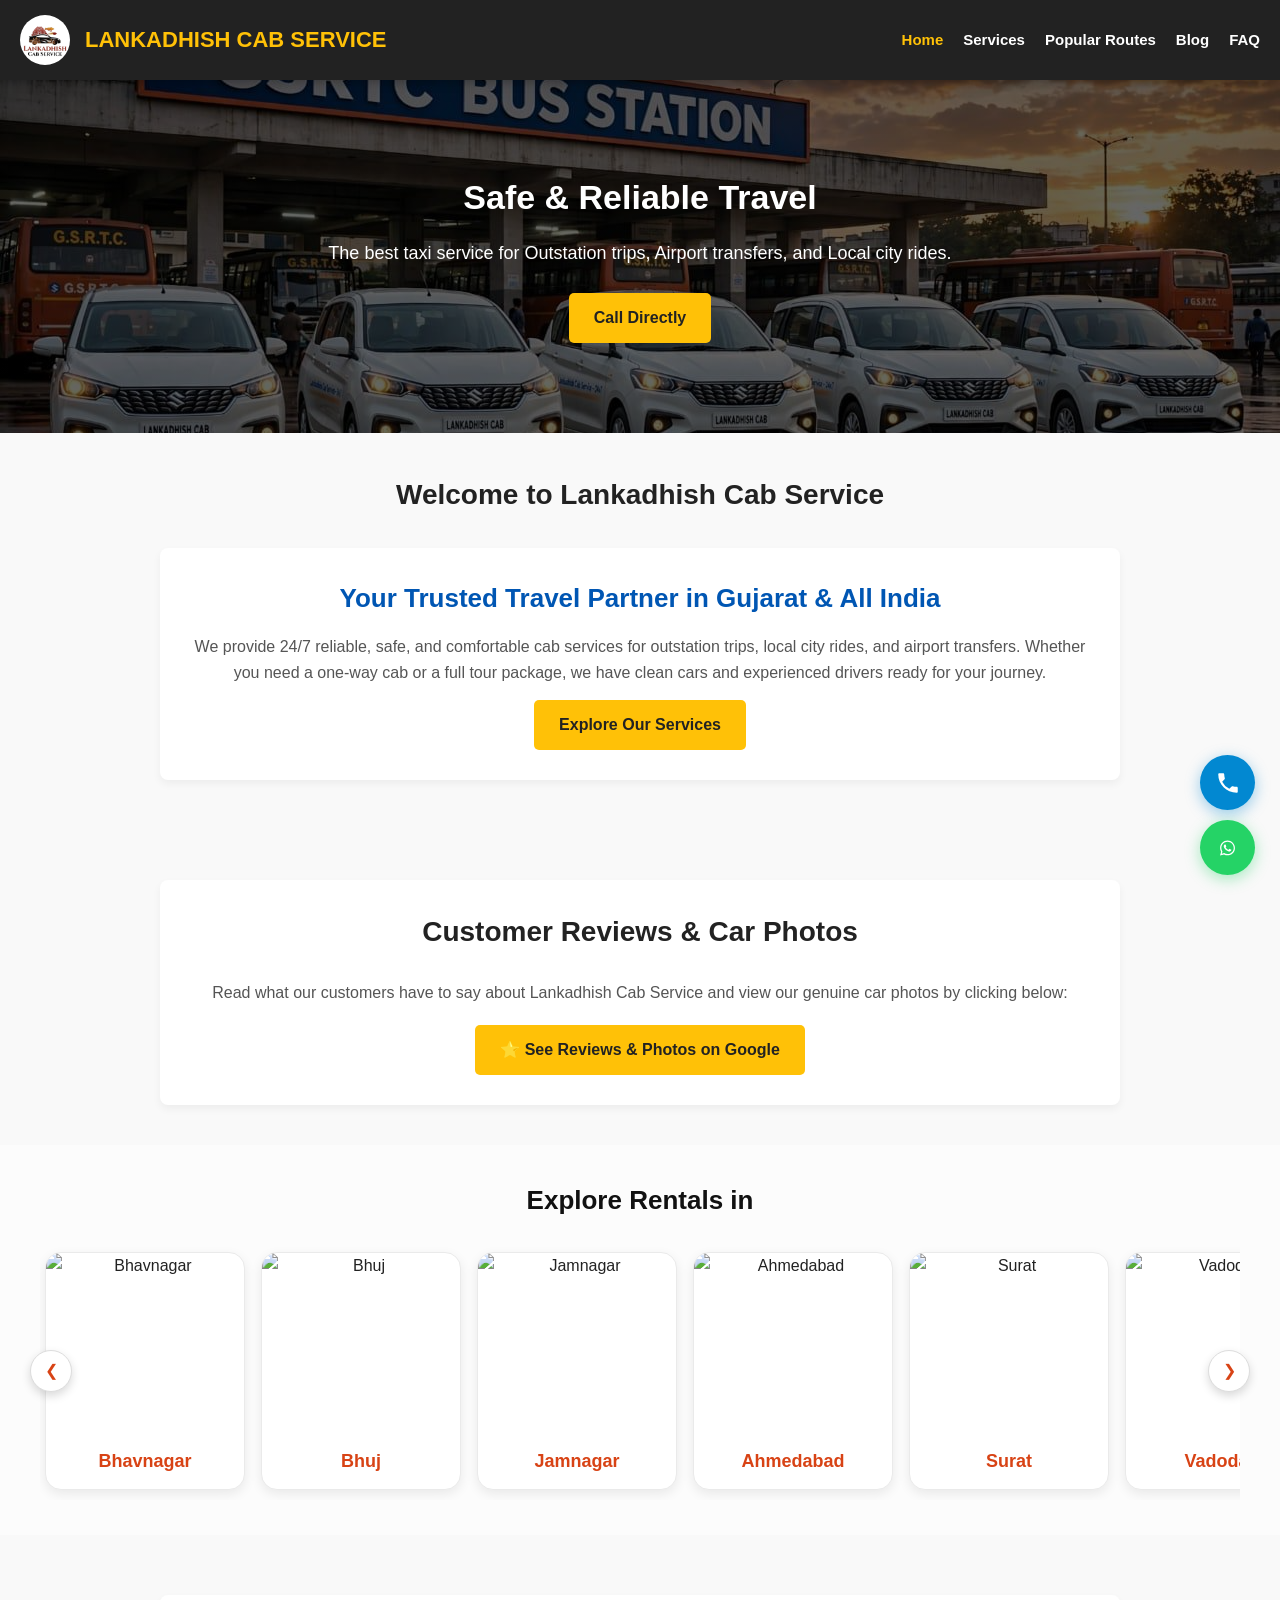
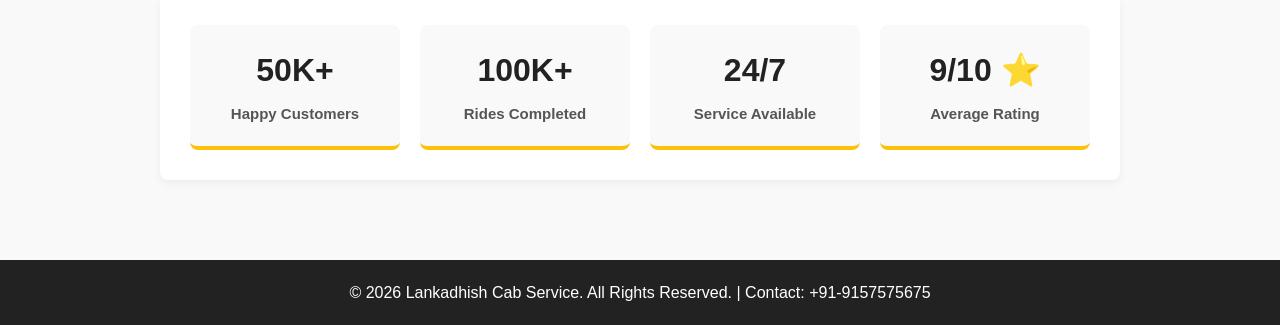
==== index.html @ 7c4aa33b "Update index.html" ====
<!DOCTYPE html>
<html lang="en">
<head>
    <meta charset="UTF-8">
    <meta name="viewport" content="width=device-width, initial-scale=1.0">
    <title>LANKADHISH CAB SERVICE | Safe & Reliable Taxi Rides</title>
    <meta name="description" content="Book Lankadhish Cab Service for outstation trips, airport transfers, and local city rides. Safe, reliable, and affordable taxi service available 24/7.">
    <meta name="keywords" content="Lankadhish Cab Service, Outstation Cab Booking, Best Taxi Service, Car Rental, Airport Transfer">
    <link rel="stylesheet" href="style.css">
</head>
<body>

    <header>
        <div class="logo-area">
            <img src="image/149580fb-ee27-4f8c-92d1-942084fef0da.jpg" alt="Lankadhish Cab Logo">
            <h1>LANKADHISH CAB SERVICE</h1>
        </div>
        <button class="menu-btn" onclick="toggleMenu()">☰</button>
        <nav>
            <ul class="nav-links" id="navLinks">
                <li><a href="index.html" class="active">Home</a></li>
                <li><a href="services.html">Services</a></li>
                <li><a href="routes.html">Popular Routes</a></li>
                <li><a href="blog.html">Blog</a></li>
                <li><a href="faq.html">FAQ</a></li>
            </ul>
        </nav>
    </header>

    <section class="hero">
        <h2>Safe & Reliable Travel</h2>
        <p>The best taxi service for Outstation trips, Airport transfers, and Local city rides.</p>
        <a href="tel:+91-9157575675" class="btn">Call Directly</a>
    </section>

    <section class="section">
        <h3>Welcome to Lankadhish Cab Service</h3>
        <div class="content-box" style="text-align: center;">
            <h2>Your Trusted Travel Partner in Gujarat & All India </h2>
            <p>We provide 24/7 reliable, safe, and comfortable cab services for outstation trips, local city rides, and airport transfers. Whether you need a one-way cab or a full tour package, we have clean cars and experienced drivers ready for your journey.</p>
            <a href="services.html" class="btn">Explore Our Services</a>
        </div>
    </section>

    <section class="section">
        <div class="gbp-section">
            <h3>Customer Reviews & Car Photos</h3>
            <p>Read what our customers have to say about Lankadhish Cab Service and view our genuine car photos by clicking below:</p>
            <a href="https://maps.app.goo.gl/rEYQXk1kmLnVADieA?g_st=ic" class="btn" target="_blank">⭐ See Reviews & Photos on Google</a>
        </div>
    </section>
    <!-- Explore Cities Slider Section -->
<section class="city-slider-section">
    <h2 class="slider-title">Explore Rentals in</h2>
    <div class="slider-container">
        <!-- Left Navigation Arrow -->
        <button class="slide-btn prev-btn" id="slideLeft">&#10094;</button>
        <!-- Cards Scroll Wrapper -->
        <div class="city-cards-wrapper" id="cardsContainer">
            <div class="city-slide-card">
                <img src="image/bhavnagar.jpg" alt="Bhavnagar">
                <div class="city-name">Bhavnagar</div>
            </div>
            <div class="city-slide-card">
                <img src="image/bhuj.jpg" alt="Bhuj">
                <div class="city-name">Bhuj</div>
            </div>
            <div class="city-slide-card">
                <img src="image/jamnagar.jpg" alt="Jamnagar">
                <div class="city-name">Jamnagar</div>
            </div>
            <div class="city-slide-card">
                <img src="image/ahmedabad.jpg" alt="Ahmedabad">
                <div class="city-name">Ahmedabad</div>
            </div>
            <div class="city-slide-card">
                <img src="image/surat.jpg" alt="Surat">
                <div class="city-name">Surat</div>
            </div>
            <div class="city-slide-card">
                <img src="image/vadodara.jpg" alt="Vadodara">
                <div class="city-name">Vadodara</div>
            </div>
            <div class="city-slide-card">
                <img src="image/dwarka.jpg" alt="Dwarka">
                <div class="city-name">Dwarka</div>
            </div>
            <div class="city-slide-card">
                <img src="image/somnath.jpg" alt="Somnath">
                <div class="city-name">Somnath</div>
            </div>
        </div>
        <!-- Right Navigation Arrow -->
        <button class="slide-btn next-btn" id="slideRight">&#10095;</button>
    </div>
</section>
<!-- Stats Section (English) -->
    <section class="section">
        <div class="stats-box">
            <div class="stats-grid">
                <div class="stat-item">
                    <h3>50K+</h3>
                    <p>Happy Customers</p>
                </div>
                <div class="stat-item">
                    <h3>100K+</h3>
                    <p>Rides Completed</p>
                </div>
                <div class="stat-item">
                    <h3>24/7</h3>
                    <p>Service Available</p>
                </div>
                <div class="stat-item">
                    <h3>9/10 ⭐</h3>
                    <p>Average Rating</p>
                </div>
            </div>
        </div>
    </section>
    
    <footer>
        <p>&copy; 2026 Lankadhish Cab Service. All Rights Reserved. | Contact: +91-9157575675</p>
    </footer>
    <script>
        function toggleMenu() {
            document.getElementById("navLinks").classList.toggle("active");
        }
    </script>
    <script>
    const sliderContainer = document.getElementById('cardsContainer');
    const leftButton = document.getElementById('slideLeft');
    const rightButton = document.getElementById('slideRight');

    leftButton.addEventListener('click', () => {
        sliderContainer.scrollBy({ left: -220, behavior: 'smooth' });
    });

    rightButton.addEventListener('click', () => {
        sliderContainer.scrollBy({ left: 220, behavior: 'smooth' });
    });
</script>
</body>
  <!-- Floating Direct Call Button -->
<a href="tel:+919157575675" 
   class="call-float" 
   aria-label="Call Us Directly">
    <svg xmlns="http://www.w3.org/2000/svg" width="26" height="26" viewBox="0 0 24 24" fill="#ffffff">
        <path d="M6.62 10.79a15.053 15.053 0 006.59 6.59l2.2-2.2c.27-.27.67-.36 1.02-.24 1.12.37 2.33.57 3.57.57.55 0 1 .45 1 1V20c0 .55-.45 1-1 1-9.39 0-17-7.61-17-17 0-.55.45-1 1-1h3.5c.55 0 1 .45 1 1 0 1.25.2 2.45.57 3.57.11.35.03.74-.25 1.02l-2.2 2.2z"/>
    </svg>
</a>

<!-- Floating WhatsApp Button -->
<a href="https://wa.me/919157575675?text=Hello!%20I%20want%20to%20book%20a%20cab." 
   class="whatsapp-float" 
   target="_blank" 
   aria-label="Chat on WhatsApp">
    <svg xmlns="http://www.w3.org/2000/svg" width="30" height="30" viewBox="0 0 24 24" fill="#ffffff">
        <path d="M.057 24l1.687-6.163c-1.041-1.804-1.588-3.849-1.587-5.946.003-6.556 5.338-11.891 11.893-11.891 3.181.001 6.167 1.24 8.413 3.488 2.245 2.248 3.481 5.236 3.48 8.414-.003 6.557-5.338 11.892-11.893 11.892-1.99-.001-3.951-.5-5.688-1.448l-6.305 1.654zm6.597-3.807c1.676.995 3.276 1.591 5.392 1.592 5.448 0 9.886-4.434 9.889-9.885.002-5.462-4.415-9.89-9.881-9.892-5.452 0-9.887 4.434-9.889 9.884-.001 2.225.651 3.891 1.746 5.634l-.999 3.648 3.742-.981zm11.387-5.464c-.074-.124-.272-.198-.57-.347-.297-.149-1.758-.868-2.031-.967-.272-.099-.47-.149-.669.149-.198.297-.768.967-.941 1.165-.173.198-.347.223-.644.074-.297-.149-1.255-.462-2.39-1.475-.883-.788-1.48-1.761-1.653-2.059-.173-.297-.018-.458.13-.606.134-.133.297-.347.446-.521.151-.172.2-.296.3-.495.099-.198.05-.372-.025-.521-.075-.148-.669-1.611-.916-2.206-.242-.579-.487-.501-.669-.51l-.57-.01c-.198 0-.52.074-.792.372s-1.04 1.016-1.04 2.479 1.065 2.876 1.213 3.074c.149.198 2.095 3.2 5.076 4.487.709.306 1.263.489 1.694.626.712.226 1.36.194 1.872.118.571-.085 1.758-.719 2.006-1.413.248-.695.248-1.29.173-1.414z"/>
    </svg>
</a>
</html>
---- style.css ----
:root { 
    --primary: #ffc107; 
    --dark: #222; 
    --light: #f9f9f9; 
    --blue: #0056b3;
}
* { 
    margin: 0; 
    padding: 0; 
    box-sizing: border-box; 
    font-family: 'Segoe UI', Tahoma, Geneva, Verdana, sans-serif; 
}
body { 
    background-color: var(--light); 
    color: var(--dark); 
    line-height: 1.6; 
}

/* Header & Logo */
header { 
    background: var(--dark); 
    color: #fff; 
    padding: 15px 20px; 
    display: flex; 
    justify-content: space-between; 
    align-items: center; 
    flex-wrap: wrap; 
    position: sticky;
    top: 0;
    z-index: 1000;
    box-shadow: 0 2px 10px rgba(0,0,0,0.3);
}
.logo-area { 
    display: flex; 
    align-items: center; 
    gap: 15px; 
}
.logo-area img { 
    height: 50px; 
    width: 50px; 
    border-radius: 50%; 
    object-fit: cover; 
    background: #fff; 
}
.logo-area h1 { 
    color: var(--primary); 
    font-size: 22px; 
}

/* Navigation Menu */
nav {
    display: flex;
    align-items: center;
}
.nav-links {
    display: flex;
    gap: 20px;
    list-style: none;
}
.nav-links a {
    color: #fff;
    text-decoration: none;
    font-weight: 600;
    font-size: 15px;
    transition: 0.3s;
}
.nav-links a:hover,
.nav-links a.active {
    color: var(--primary);
}

/* Menu Toggle Button */
.menu-btn {
    display: none;
    font-size: 20px;
    background: var(--primary);
    border: none;
    color: var(--dark);
    padding: 5px 12px;
    border-radius: 4px;
    font-weight: bold;
    cursor: pointer;
}

.contact-top { 
    font-size: 16px; 
    font-weight: bold; 
}
.contact-top a { 
    color: var(--primary); 
    text-decoration: none; 
}

/* Hero Section */
.hero { 
    background: linear-gradient(rgba(0,0,0,0.6), rgba(0,0,0,0.6)), url('image/WhatsApp Image 2026-07-29 at 4.22.10 PM.jpeg') no-repeat center center/cover; 
    color: #fff; 
    text-align: center; 
    padding: 90px 20px; 
}
.hero h2 { 
    font-size: 34px; 
    margin-bottom: 15px; 
}
.hero p { 
    font-size: 18px; 
    margin-bottom: 25px; 
}
.btn { 
    background: var(--primary); 
    color: var(--dark); 
    padding: 12px 25px; 
    text-decoration: none; 
    font-weight: bold; 
    border-radius: 5px; 
    display: inline-block; 
    transition: 0.3s; 
}
.btn:hover { 
    background: #e0a800; 
}

/* Section Styling */
.section { 
    padding: 40px 20px; 
    max-width: 1000px; 
    margin: auto; 
}
.section h3 { 
    text-align: center; 
    font-size: 28px; 
    margin-bottom: 25px; 
    color: var(--dark); 
}

/* Services Grid */
.services-grid { 
    display: grid; 
    grid-template-columns: repeat(auto-fit, minmax(300px, 1fr)); 
    gap: 20px; 
}
.card { 
    background: #fff; 
    padding: 30px; 
    border-radius: 12px; 
    box-shadow: 0 5px 15px rgba(0,0,0,0.05); 
    text-align: center; 
    transition: 0.3s; 
    border-bottom: 4px solid var(--primary); 
}
.card:hover { 
    transform: translateY(-5px); 
    box-shadow: 0 8px 25px rgba(0,0,0,0.1); 
}
.card h4 { 
    margin-bottom: 12px; 
    font-size: 20px; 
    color: var(--dark); 
}
.card p { 
    color: #666; 
    font-size: 14px; 
}

/* Content Sections */
.content-box { 
    background: #fff; 
    padding: 30px; 
    border-radius: 8px; 
    box-shadow: 0 4px 8px rgba(0,0,0,0.05); 
    margin-top: 30px; 
}
.content-box h2 { 
    color: var(--blue); 
    margin-bottom: 15px; 
    font-size: 26px; 
}
.content-box h3 { 
    text-align: left;
    margin-top: 20px; 
    margin-bottom: 10px; 
    color: #333; 
    font-size: 20px;
}
.content-box p { 
    margin-bottom: 15px; 
    color: #555; 
}
.blog-meta { 
    color: #775; 
    font-size: 14px; 
    margin-bottom: 25px; 
    border-bottom: 1px solid #eee; 
    padding-bottom: 10px; 
}
.cta-box { 
    background: #fff8e1; 
    border-left: 4px solid var(--primary); 
    padding: 20px; 
    margin-top: 30px; 
    border-radius: 4px; 
}

/* Auto Image Slider Styles */
.slider-wrapper {
    width: 100%;
    max-width: 800px;
    margin: 30px auto;
    overflow: hidden;
    border-radius: 8px;
    box-shadow: 0 4px 15px rgba(0,0,0,0.1);
    border: 3px solid var(--primary);
}
.slider-track {
    display: flex;
    width: 1100%;
    animation: slideAnimation 25s infinite;
}
.slider-track img {
    width: 9.09%;
    object-fit: cover;
    display: block;
}

@keyframes slideAnimation {
    0%, 7% { transform: translateX(0); }
    9%, 16% { transform: translateX(-9.09%); }
    18%, 25% { transform: translateX(-18.18%); }
    27%, 34% { transform: translateX(-27.27%); }
    36%, 43% { transform: translateX(-36.36%); }
    45%, 52% { transform: translateX(-45.45%); }
    54%, 61% { transform: translateX(-54.54%); }
    63%, 70% { transform: translateX(-63.63%); }
    72%, 79% { transform: translateX(-72.72%); }
    81%, 88% { transform: translateX(-81.81%); }
    90%, 97% { transform: translateX(-90.9%); }
    100% { transform: translateX(0); }
}

/* Google Review Section */
.gbp-section { 
    background: #fff; 
    padding: 30px; 
    border-radius: 8px; 
    text-align: center; 
    box-shadow: 0 4px 8px rgba(0,0,0,0.05); 
    margin-top: 20px; 
}
.gbp-section p { 
    margin-bottom: 20px; 
    color: #555; 
}

/* FAQ Section */
.faq-box { 
    background: #fff; 
    margin-bottom: 15px; 
    padding: 20px; 
    border-radius: 5px; 
    box-shadow: 0 2px 4px rgba(0,0,0,0.05); 
}
.faq-box h4 { 
    margin-bottom: 8px; 
    color: var(--blue); 
}

/* Footer */
footer { 
    background: var(--dark); 
    color: #fff; 
    text-align: center; 
    padding: 20px; 
    margin-top: 40px; 
}

/* Floating WhatsApp Button */
.whatsapp-float { 
    position: fixed; 
    bottom: 20px; 
    right: 20px; 
    background: #25d366; 
    color: #fff; 
    padding: 12px 20px; 
    border-radius: 50px; 
    font-weight: bold; 
    text-decoration: none; 
    box-shadow: 0 4px 10px rgba(0,0,0,0.3); 
    z-index: 1000; 
}

/* Responsive Mobile Navigation */
@media (max-width: 850px) {
    .menu-btn {
        display: block;
    }
    .nav-links {
        display: none;
        flex-direction: column;
        width: 100%;
        background: #111;
        position: absolute;
        top: 100%;
        left: 0;
        padding: 15px 20px;
        gap: 15px;
        box-shadow: 0 5px 10px rgba(0,0,0,0.3);
    }
    .nav-links.active {
        display: flex;
    }
    .contact-top {
        font-size: 14px;
    }
}
/* Stats Section Styling */
.stats-box { 
    background: #fff; 
    padding: 30px; 
    border-radius: 8px; 
    box-shadow: 0 4px 8px rgba(0,0,0,0.05); 
    margin-top: 20px; 
    text-align: center; 
}

.stats-grid { 
    display: grid; 
    grid-template-columns: repeat(auto-fit, minmax(200px, 1fr)); 
    gap: 20px; 
}

.stat-item { 
    padding: 20px 15px; 
    background: #f9f9f9; 
    border-radius: 8px; 
    border-bottom: 4px solid var(--primary); 
    transition: 0.3s;
}

.stat-item:hover {
    transform: translateY(-5px);
    box-shadow: 0 5px 15px rgba(0,0,0,0.08);
}

.stat-item h3 { 
    font-size: 32px; 
    color: var(--dark); 
    margin-bottom: 5px; 
    font-weight: bold;
}

.stat-item p { 
    color: #555; 
    font-size: 15px; 
    font-weight: 600;
}
/* Clean Floating Call Button */
.call-float {
    position: fixed;
    bottom: 90px; /* व्हाट्सएप बटन के ठीक ऊपर */
    right: 25px;
    width: 55px;
    height: 55px;
    background-color: #0288d1; /* प्रोफेशनल कॉल ब्लू कलर */
    border-radius: 50%;
    display: flex;
    align-items: center;
    justify-content: center;
    box-shadow: 0 4px 15px rgba(2, 136, 209, 0.4);
    z-index: 9999;
    transition: all 0.3s ease;
    text-decoration: none;
}

.call-float:hover {
    transform: scale(1.12);
    background-color: #01579b;
    box-shadow: 0 6px 20px rgba(2, 136, 209, 0.6);
}

/* Clean Floating WhatsApp Widget */
.whatsapp-float {
    position: fixed;
    bottom: 25px;
    right: 25px;
    width: 55px;
    height: 55px;
    background-color: #25d366;
    border-radius: 50%;
    display: flex;
    align-items: center;
    justify-content: center;
    box-shadow: 0 4px 15px rgba(37, 211, 102, 0.4);
    z-index: 9999;
    transition: all 0.3s ease;
    text-decoration: none;
}

.whatsapp-float:hover {
    transform: scale(1.12);
    background-color: #20ba5a;
    box-shadow: 0 6px 20px rgba(37, 211, 102, 0.6);
}
/* City Slider Container */
.city-slider-section {
    padding: 35px 15px;
    background-color: #fcfcfc;
    text-align: center;
}

.slider-title {
    font-size: 26px;
    font-weight: 800;
    color: #111;
    margin-bottom: 20px;
}

.slider-container {
    position: relative;
    max-width: 1200px;
    margin: 0 auto;
    display: flex;
    align-items: center;
}

/* Horizontal Cards Scroll Area */
.city-cards-wrapper {
    display: flex;
    gap: 16px;
    overflow-x: auto;
    scroll-behavior: smooth;
    padding: 10px 5px;
    scrollbar-width: none; /* Firefox में स्क्रॉलबार छिपाने के लिए */
}

.city-cards-wrapper::-webkit-scrollbar {
    display: none; /* Chrome/Safari में स्क्रॉलबार छिपाने के लिए */
}

/* Individual City Card Style */
.city-slide-card {
    min-width: 200px;
    max-width: 200px;
    background: #ffffff;
    border-radius: 16px;
    overflow: hidden;
    box-shadow: 0 4px 12px rgba(0, 0, 0, 0.08);
    border: 1px solid #eaeaea;
    flex-shrink: 0;
    transition: transform 0.2s ease;
}

.city-slide-card:hover {
    transform: translateY(-4px);
}

.city-slide-card img {
    width: 100%;
    height: 180px;
    object-fit: cover;
    display: block;
}

.city-name {
    padding: 14px 10px;
    font-size: 18px;
    font-weight: 700;
    color: #d84315; /* स्क्रीनशॉट जैसा ऑरेंज कलर */
    text-align: center;
}

/* Navigation Arrow Buttons */
.slide-btn {
    position: absolute;
    top: 50%;
    transform: translateY(-50%);
    width: 42px;
    height: 42px;
    background-color: #ffffff;
    border: 1px solid #ddd;
    border-radius: 50%;
    box-shadow: 0 4px 10px rgba(0, 0, 0, 0.15);
    font-size: 16px;
    color: #d84315;
    cursor: pointer;
    z-index: 10;
    display: flex;
    align-items: center;
    justify-content: center;
    transition: all 0.2s ease;
}

.slide-btn:hover {
    background-color: #d84315;
    color: #ffffff;
}

.prev-btn { left: -10px; }
.next-btn { right: -10px; }

/* Mobile Optimization */
@media (max-width: 768px) {
    .city-slide-card {
        min-width: 160px;
        max-width: 160px;
    }
    .city-slide-card img {
        height: 150px;
    }
    .city-name {
        font-size: 16px;
    }
    .prev-btn { left: 2px; }
    .next-btn { right: 2px; }
}
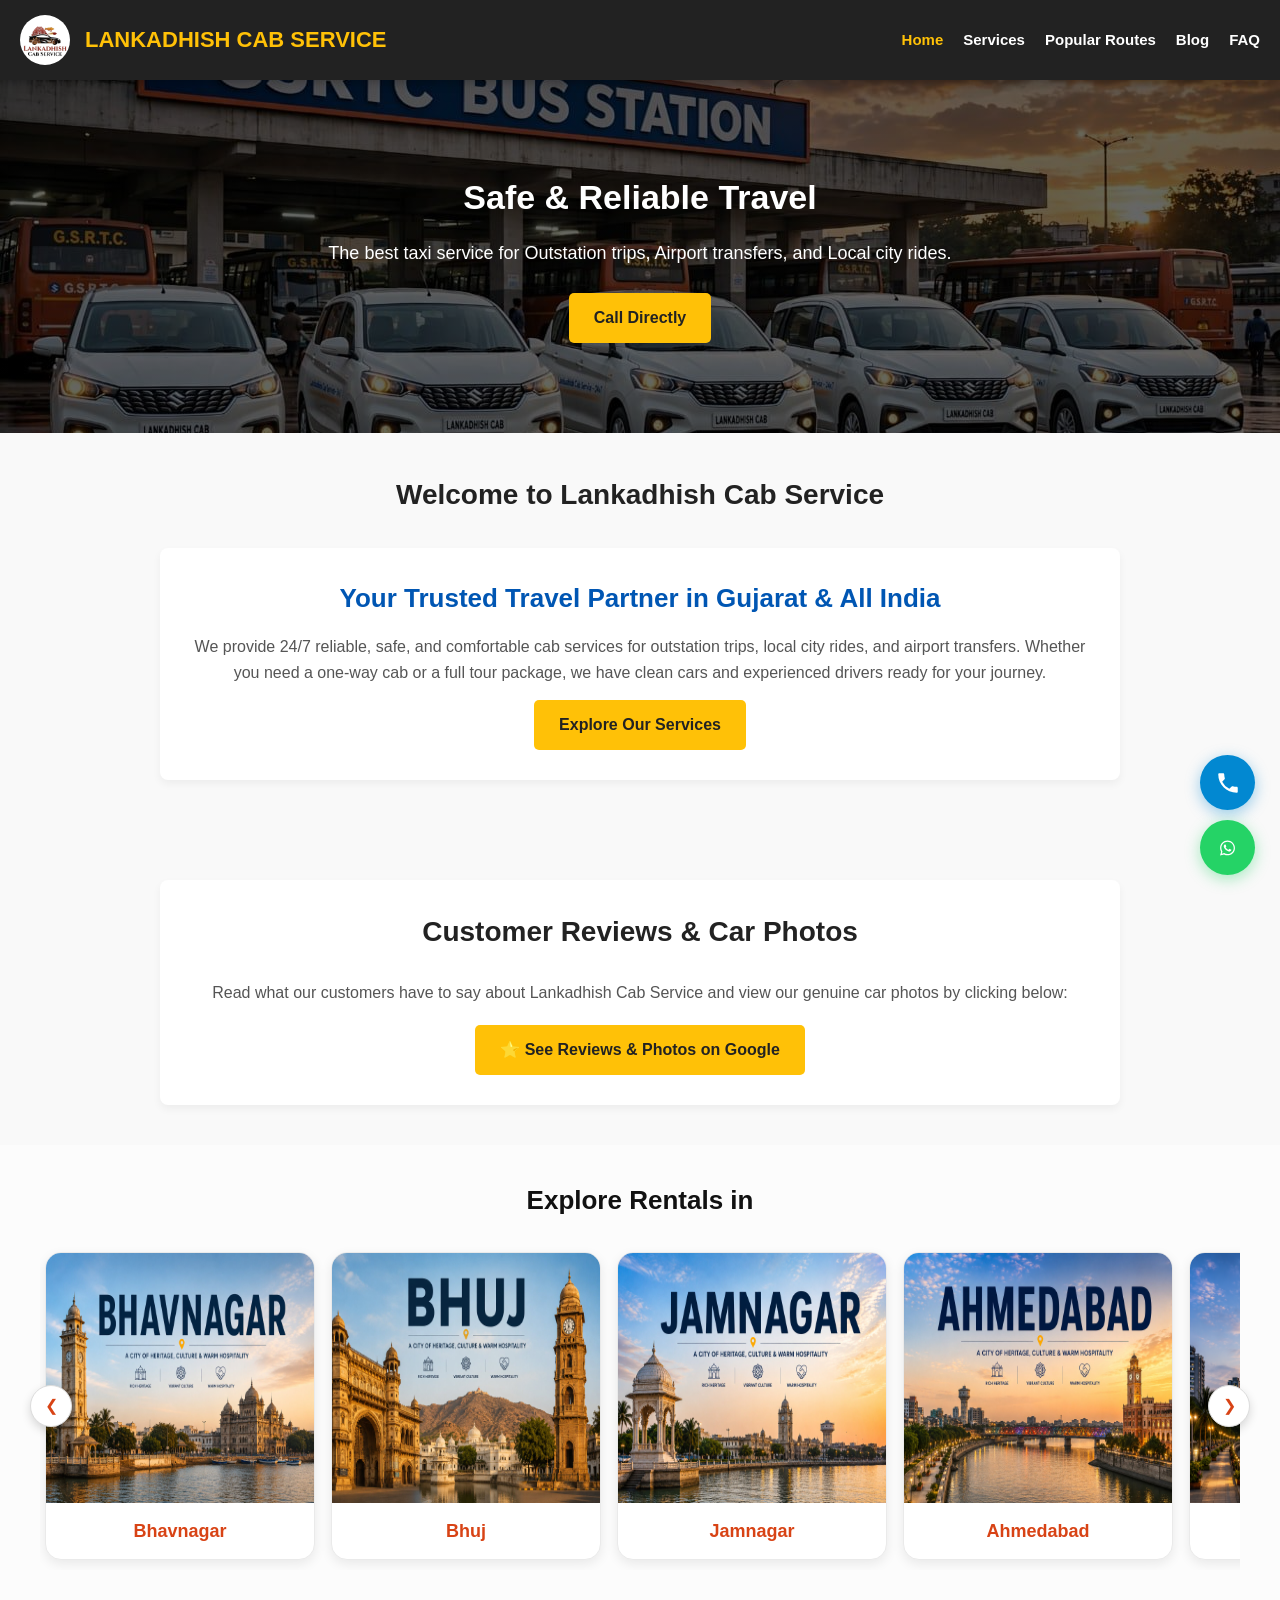
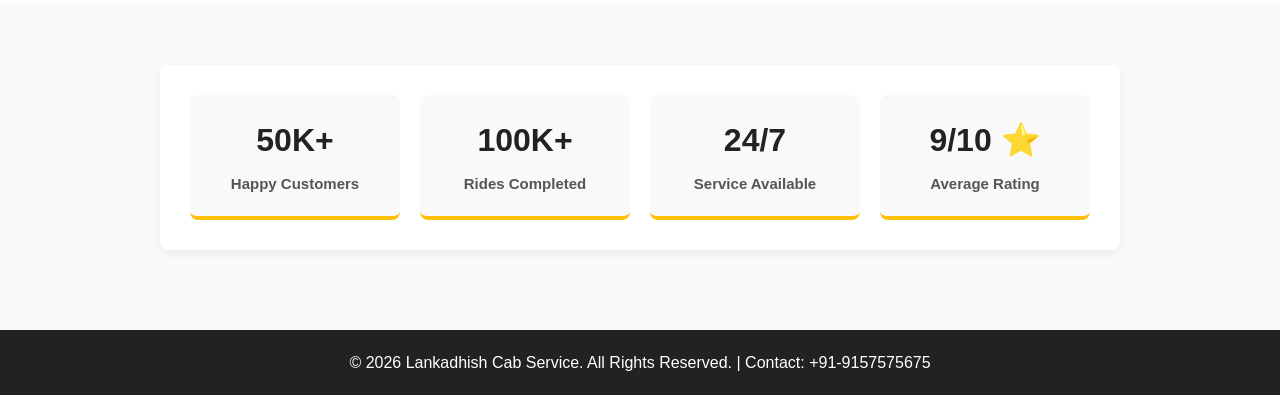
==== commit ef62585c: "Update index.html" ====
--- a/index.html
+++ b/index.html
@@ -74,19 +74,19 @@
                 <div class="city-name">Ahmedabad</div>
             </div>
             <div class="city-slide-card">
-                <img src="image/surat.jpg" alt="Surat">
+                <img src="image/surat.png" alt="Surat">
                 <div class="city-name">Surat</div>
             </div>
             <div class="city-slide-card">
-                <img src="image/vadodara.jpg" alt="Vadodara">
+                <img src="image/vadodara.png" alt="Vadodara">
                 <div class="city-name">Vadodara</div>
             </div>
             <div class="city-slide-card">
-                <img src="image/dwarka.jpg" alt="Dwarka">
+                <img src="image/dwarka.png" alt="Dwarka">
                 <div class="city-name">Dwarka</div>
             </div>
             <div class="city-slide-card">
-                <img src="image/somnath.jpg" alt="Somnath">
+                <img src="image/somnath.png" alt="Somnath">
                 <div class="city-name">Somnath</div>
             </div>
         </div>
@@ -121,22 +121,44 @@
     <footer>
         <p>&copy; 2026 Lankadhish Cab Service. All Rights Reserved. | Contact: +91-9157575675</p>
     </footer>
-    <script>
-        function toggleMenu() {
-            document.getElementById("navLinks").classList.toggle("active");
-        }
-    </script>
-    <script>
+   <script>
     const sliderContainer = document.getElementById('cardsContainer');
     const leftButton = document.getElementById('slideLeft');
     const rightButton = document.getElementById('slideRight');
 
-    leftButton.addEventListener('click', () => {
-        sliderContainer.scrollBy({ left: -220, behavior: 'smooth' });
+    const scrollAmount = 220; // एक बार में कितना खिसकना चाहिए
+
+    // 1. Right Button Click Function
+    function slideNext() {
+        // अगर स्लाइडर आखरी कार्ड तक पहुँच जाए, तो वापस शुरू से चालू हो जाएगा
+        if (sliderContainer.scrollLeft + sliderContainer.clientWidth >= sliderContainer.scrollWidth - 10) {
+            sliderContainer.scrollTo({ left: 0, behavior: 'smooth' });
+        } else {
+            sliderContainer.scrollBy({ left: scrollAmount, behavior: 'smooth' });
+        }
+    }
+
+    // 2. Left Button Click Function
+    function slidePrev() {
+        sliderContainer.scrollBy({ left: -scrollAmount, behavior: 'smooth' });
+    }
+
+    // मैनुअल बटन क्लिक्स
+    rightButton.addEventListener('click', slideNext);
+    leftButton.addEventListener('click', slidePrev);
+
+    // 3. AUTO-PLAY LOGIC (हर 2.5 सेकंड में अपने-आप आगे बढ़ेगा)
+    let autoSlideInterval = setInterval(slideNext, 2500);
+
+    // जब यूजर माउस या उंगली से कार्ड्स पर टच करे, तब ऑटो-स्लाइड रुक जाएगा
+    sliderContainer.addEventListener('mouseenter', () => clearInterval(autoSlideInterval));
+    sliderContainer.addEventListener('mouseleave', () => {
+        autoSlideInterval = setInterval(slideNext, 2500);
     });
-
-    rightButton.addEventListener('click', () => {
-        sliderContainer.scrollBy({ left: 220, behavior: 'smooth' });
+    
+    sliderContainer.addEventListener('touchstart', () => clearInterval(autoSlideInterval));
+    sliderContainer.addEventListener('touchend', () => {
+        autoSlideInterval = setInterval(slideNext, 2500);
     });
 </script>
 </body>
--- a/style.css
+++ b/style.css
@@ -438,8 +438,8 @@
 
 /* Individual City Card Style */
 .city-slide-card {
-    min-width: 200px;
-    max-width: 200px;
+    min-width: 270px; /* Width बढ़ा दी गई है ताकि पूरा बैनर फिट आ सके */
+    max-width: 270px;
     background: #ffffff;
     border-radius: 16px;
     overflow: hidden;
@@ -449,14 +449,10 @@
     transition: transform 0.2s ease;
 }
 
-.city-slide-card:hover {
-    transform: translateY(-4px);
-}
-
 .city-slide-card img {
     width: 100%;
-    height: 180px;
-    object-fit: cover;
+    height: 250px; /* बैनर की सही Height */
+    object-fit: fill; /* फ़ोटो को बिना काटे पूरा कार्ड में फिट करेगा */
     display: block;
 }
 
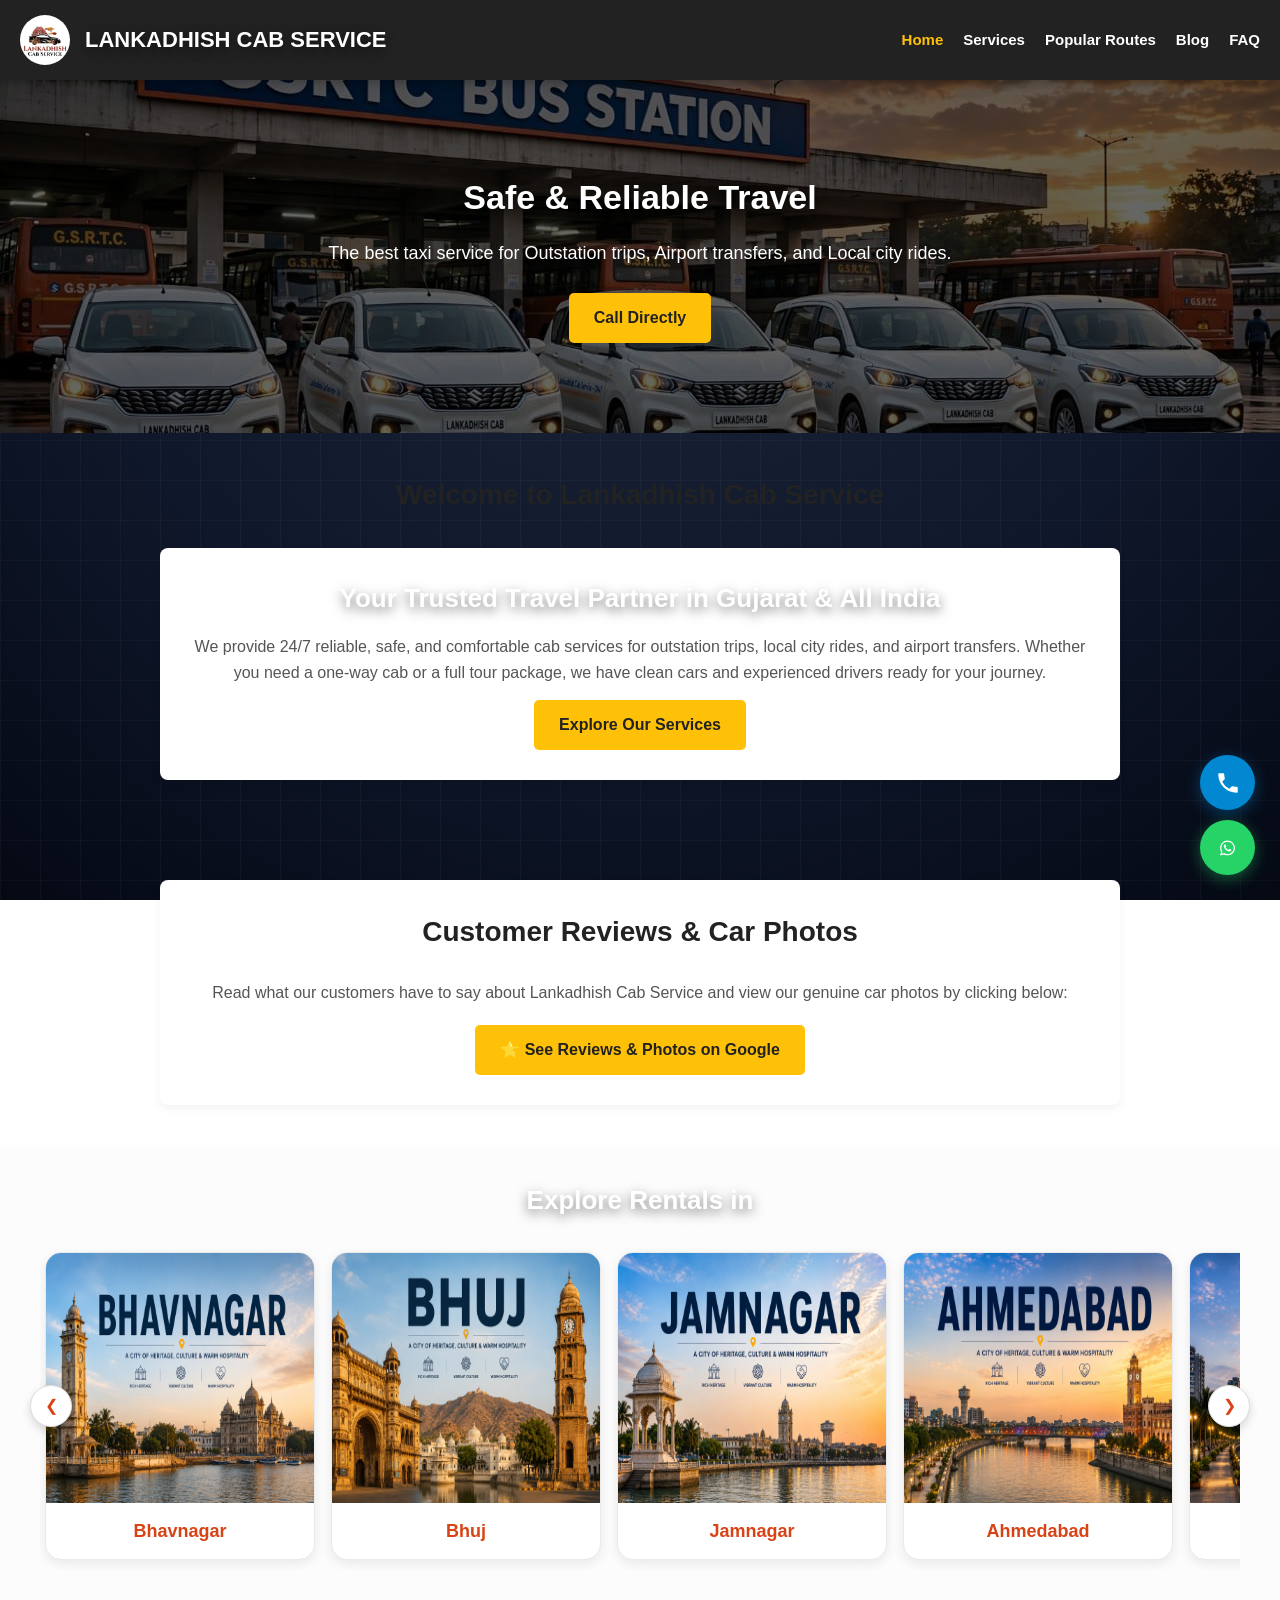
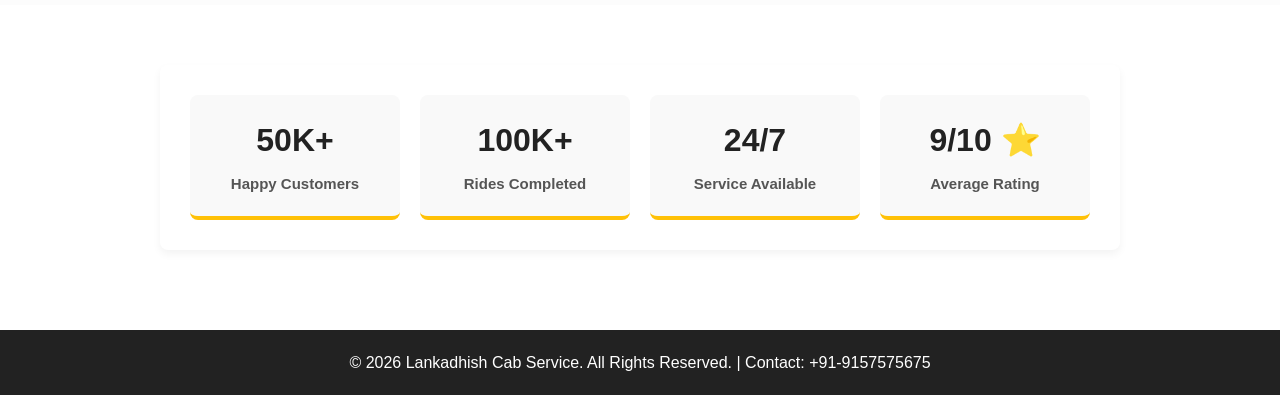
==== commit 7985e1f9: "Update index.html" ====
--- a/index.html
+++ b/index.html
@@ -78,11 +78,11 @@
                 <div class="city-name">Surat</div>
             </div>
             <div class="city-slide-card">
-                <img src="image/vadodara.png" alt="Vadodara">
+                <img src="image/vododara.png" alt="Vadodara">
                 <div class="city-name">Vadodara</div>
             </div>
             <div class="city-slide-card">
-                <img src="image/dwarka.png" alt="Dwarka">
+                <img src="image/dwarka.jpg" alt="Dwarka">
                 <div class="city-name">Dwarka</div>
             </div>
             <div class="city-slide-card">
--- a/style.css
+++ b/style.css
@@ -508,3 +508,60 @@
     .prev-btn { left: 2px; }
     .next-btn { right: 2px; }
 }
+/* ==========================================
+   PREMIUM 3D BACKGROUND & FLOATING CARDS
+   ========================================== */
+
+/* 1. Dynamic 3D Night Travel Background */
+body {
+    background: radial-gradient(circle at 50% 10%, #1e293b 0%, #0f172a 60%, #050914 100%) !important;
+    background-attachment: fixed !important;
+    position: relative;
+    overflow-x: hidden;
+}
+
+/* 3D Road Grid Overlay Pattern */
+body::before {
+    content: "";
+    position: fixed;
+    top: 0;
+    left: 0;
+    width: 100%;
+    height: 100%;
+    background-image: 
+        linear-gradient(rgba(255, 255, 255, 0.03) 1px, transparent 1px),
+        linear-gradient(90deg, rgba(255, 255, 255, 0.03) 1px, transparent 1px);
+    background-size: 40px 40px;
+    z-index: -1;
+    pointer-events: none;
+}
+
+/* Heading Text Color for Dark Background */
+h1, .welcome-title, section h2 {
+    color: #ffffff !important;
+    text-shadow: 0 4px 12px rgba(0, 0, 0, 0.5);
+}
+
+/* 2. 3D Floating Glassmorphism Cards */
+.container > div, 
+section > div.card,
+.welcome-card,
+body > div:nth-child(2) > div /* Target content boxes */ {
+    background: rgba(255, 255, 255, 0.96) !important;
+    border-radius: 20px !important;
+    box-shadow: 
+        0 20px 40px rgba(0, 0, 0, 0.4),
+        0 2px 6px rgba(255, 255, 255, 0.2) inset !important;
+    border: 1px solid rgba(255, 255, 255, 0.6) !important;
+    transition: transform 0.4s ease, box-shadow 0.4s ease !important;
+    backdrop-filter: blur(10px);
+}
+
+/* Card Hover 3D Lift Effect */
+.container > div:hover, 
+.welcome-card:hover {
+    transform: translateY(-8px) scale(1.01) !important;
+    box-shadow: 
+        0 30px 60px rgba(2, 136, 209, 0.25),
+        0 4px 12px rgba(255, 255, 255, 0.4) inset !important;
+}
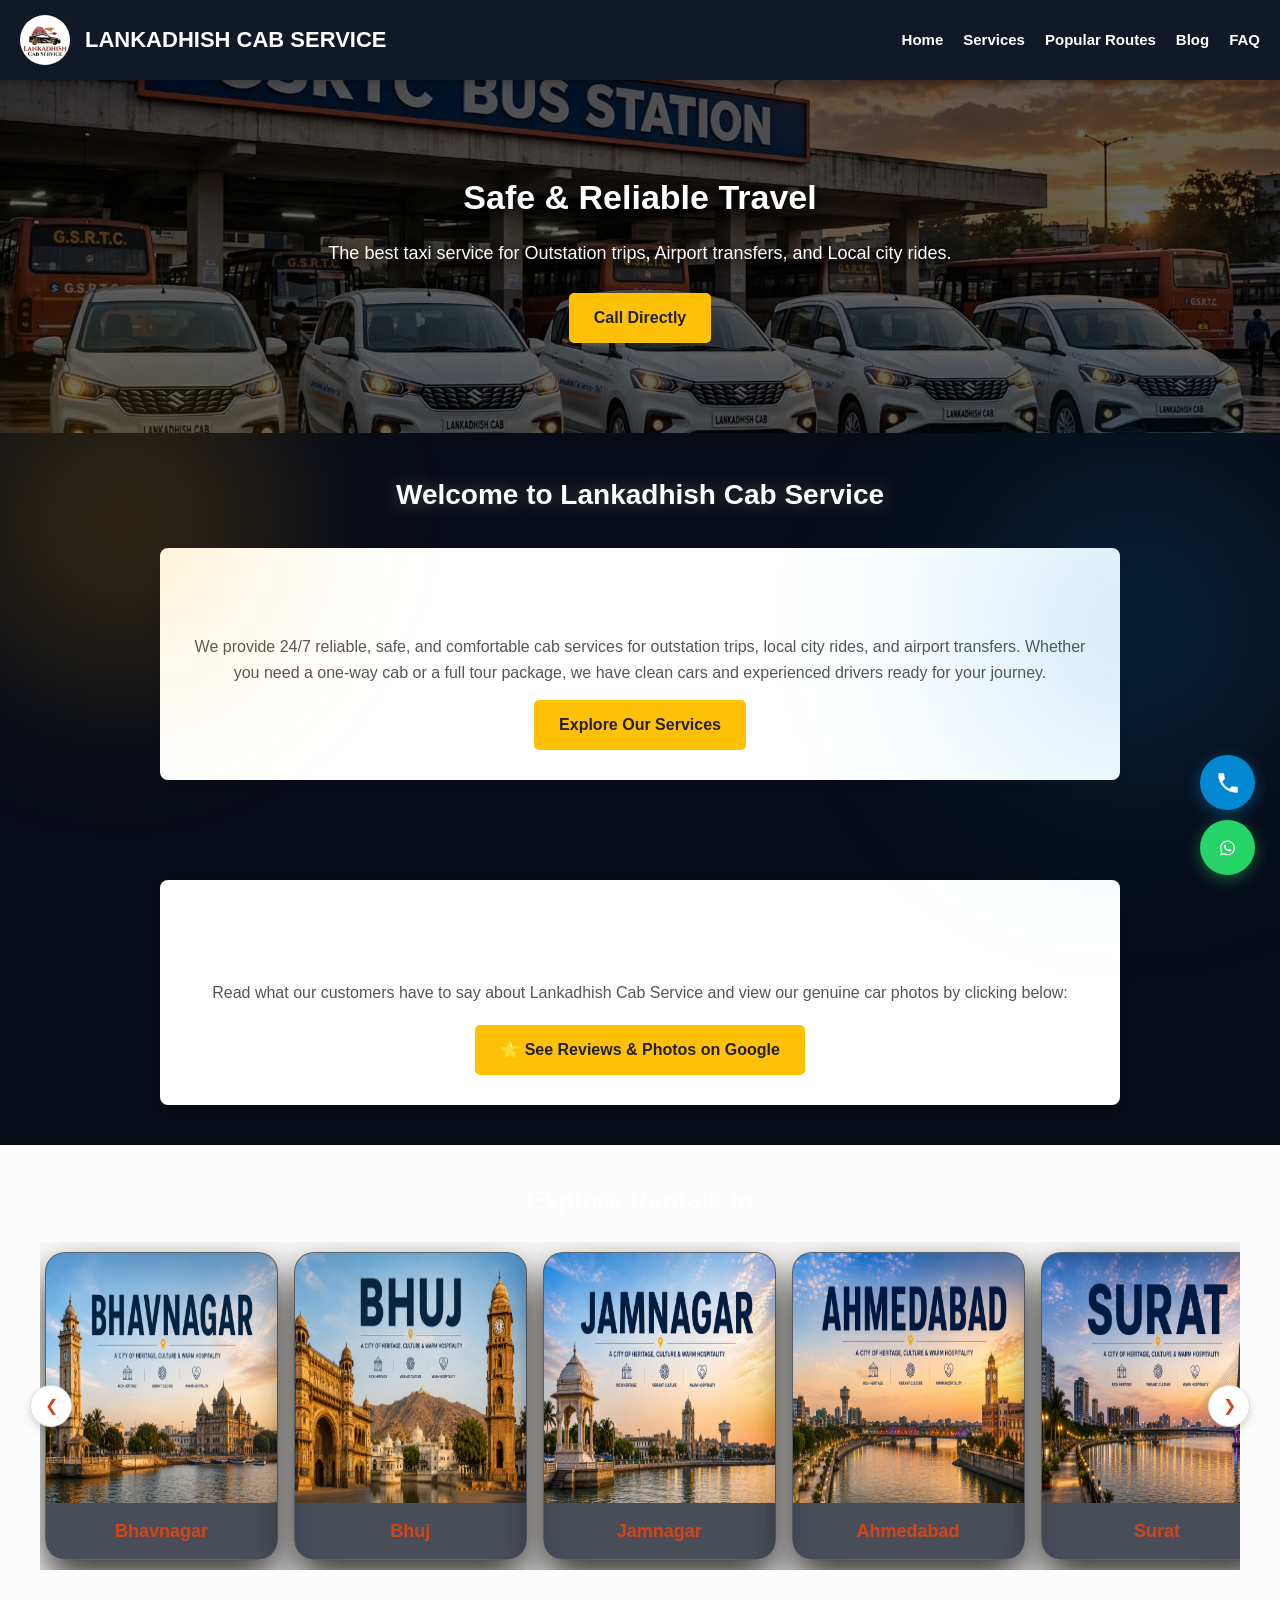
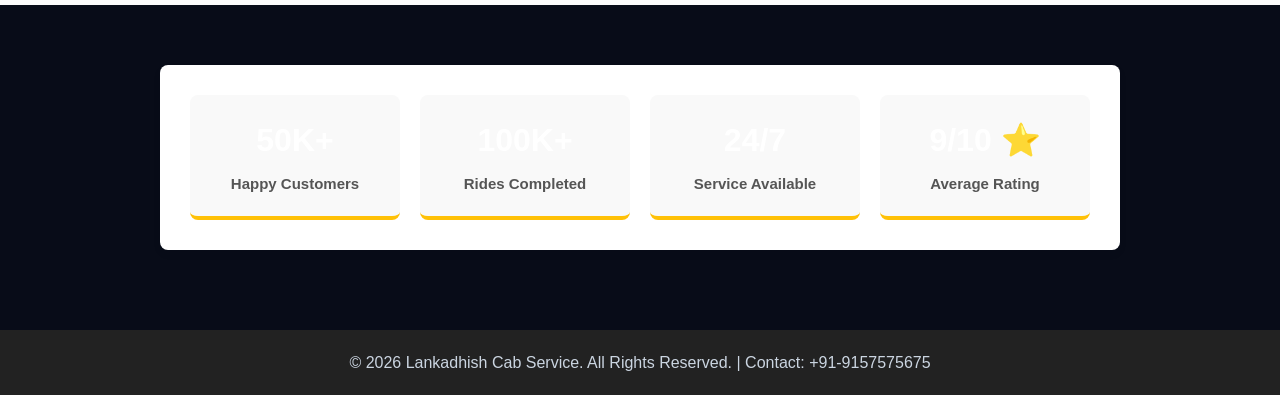
==== commit 87f60318: "Update index.html" ====
--- a/index.html
+++ b/index.html
@@ -88,6 +88,10 @@
             <div class="city-slide-card">
                 <img src="image/somnath.png" alt="Somnath">
                 <div class="city-name">Somnath</div>
+             </div>
+             <div class="city-slide-card">
+                <img src="image/indore.png" alt="Indore">
+                <div class="city-name">Indore</div>
             </div>
         </div>
         <!-- Right Navigation Arrow -->
--- a/style.css
+++ b/style.css
@@ -508,60 +508,264 @@
     .prev-btn { left: 2px; }
     .next-btn { right: 2px; }
 }
-/* ==========================================
-   PREMIUM 3D BACKGROUND & FLOATING CARDS
-   ========================================== */
-
-/* 1. Dynamic 3D Night Travel Background */
+/* ==========================================================
+   DYNAMIC AMBIENT CAR DASHBOARD LIGHTING (LUXURY NIGHT DRIVE)
+   ========================================================== */
+
+/* 1. Deep Midnight Cockpit Background */
 body {
-    background: radial-gradient(circle at 50% 10%, #1e293b 0%, #0f172a 60%, #050914 100%) !important;
-    background-attachment: fixed !important;
+    background-color: #050811 !important;
+    color: #e2e8f0 !important;
     position: relative;
     overflow-x: hidden;
-}
-
-/* 3D Road Grid Overlay Pattern */
+    min-height: 100vh;
+}
+
+/* 2. Yellow Ambient Glow (Golden Headlight Effect - Top Left) */
 body::before {
-    content: "";
+    content: '';
     position: fixed;
-    top: 0;
-    left: 0;
-    width: 100%;
-    height: 100%;
-    background-image: 
-        linear-gradient(rgba(255, 255, 255, 0.03) 1px, transparent 1px),
-        linear-gradient(90deg, rgba(255, 255, 255, 0.03) 1px, transparent 1px);
-    background-size: 40px 40px;
-    z-index: -1;
+    top: -15%;
+    left: -10%;
+    width: 650px;
+    height: 650px;
+    background: radial-gradient(circle, rgba(255, 179, 0, 0.28) 0%, rgba(255, 140, 0, 0.1) 45%, transparent 70%);
+    border-radius: 50%;
+    filter: blur(60px);
+    animation: dashboardGlowYellow 14s infinite ease-in-out alternate;
+    z-index: -2;
     pointer-events: none;
 }
 
-/* Heading Text Color for Dark Background */
-h1, .welcome-title, section h2 {
-    color: #ffffff !important;
-    text-shadow: 0 4px 12px rgba(0, 0, 0, 0.5);
-}
-
-/* 2. 3D Floating Glassmorphism Cards */
+/* 3. Blue Ambient Glow (Electric Blue Speedlight - Bottom Right) */
+body::after {
+    content: '';
+    position: fixed;
+    bottom: -15%;
+    right: -10%;
+    width: 700px;
+    height: 700px;
+    background: radial-gradient(circle, rgba(0, 191, 255, 0.25) 0%, rgba(2, 136, 209, 0.1) 50%, transparent 70%);
+    border-radius: 50%;
+    filter: blur(70px);
+    animation: dashboardGlowBlue 16s infinite ease-in-out alternate;
+    z-index: -2;
+    pointer-events: none;
+}
+
+/* 4. Ambient Movement Animations (Dashboard Lighting Motion) */
+@keyframes dashboardGlowYellow {
+    0% {
+        transform: translate(0, 0) scale(1);
+        opacity: 0.8;
+    }
+    50% {
+        transform: translate(120px, 80px) scale(1.2);
+        opacity: 1;
+    }
+    100% {
+        transform: translate(40px, 160px) scale(0.9);
+        opacity: 0.7;
+    }
+}
+
+@keyframes dashboardGlowBlue {
+    0% {
+        transform: translate(0, 0) scale(1);
+        opacity: 0.7;
+    }
+    50% {
+        transform: translate(-140px, -90px) scale(1.25);
+        opacity: 1;
+    }
+    100% {
+        transform: translate(-50px, -180px) scale(0.95);
+        opacity: 0.8;
+    }
+}
+
+/* 5. Luxury 3D Floating Glass Cards (Dashboard Console Cards) */
+.welcome-card, 
 .container > div, 
 section > div.card,
-.welcome-card,
-body > div:nth-child(2) > div /* Target content boxes */ {
-    background: rgba(255, 255, 255, 0.96) !important;
+.city-slide-card,
+body > div:nth-child(2) > div {
+    background: rgba(13, 19, 33, 0.75) !important;
     border-radius: 20px !important;
+    border: 1px solid rgba(255, 255, 255, 0.12) !important;
     box-shadow: 
-        0 20px 40px rgba(0, 0, 0, 0.4),
-        0 2px 6px rgba(255, 255, 255, 0.2) inset !important;
-    border: 1px solid rgba(255, 255, 255, 0.6) !important;
-    transition: transform 0.4s ease, box-shadow 0.4s ease !important;
-    backdrop-filter: blur(10px);
-}
-
-/* Card Hover 3D Lift Effect */
-.container > div:hover, 
-.welcome-card:hover {
+        0 20px 40px rgba(0, 0, 0, 0.8),
+        0 0 20px rgba(255, 179, 0, 0.08) !important;
+    backdrop-filter: blur(16px);
+    -webkit-backdrop-filter: blur(16px);
+    transition: all 0.4s cubic-bezier(0.165, 0.84, 0.44, 1) !important;
+}
+
+/* 6. Card Hover Effect (Golden-Blue Ambient Reaction) */
+.welcome-card:hover, 
+.container > div:hover,
+.city-slide-card:hover {
     transform: translateY(-8px) scale(1.01) !important;
+    border-color: rgba(255, 179, 0, 0.5) !important;
     box-shadow: 
-        0 30px 60px rgba(2, 136, 209, 0.25),
-        0 4px 12px rgba(255, 255, 255, 0.4) inset !important;
-}
+        0 30px 60px rgba(0, 0, 0, 0.9),
+        0 0 30px rgba(255, 179, 0, 0.25),
+        0 0 15px rgba(0, 191, 255, 0.2) !important;
+}
+
+/* Text Colors */
+h1, h2, h3, .welcome-title, .slider-title {
+    color: #ffffff !important;
+    text-shadow: 0 0 20px rgba(255, 255, 255, 0.3);
+}
+
+p, span, div {
+    color: #cbd5e1;
+}
+/* ==========================================================
+   FIX: RESTORE HEADER & HERO TEXT + AMBIENT BACKGROUND ONLY BELOW
+   ========================================================== */
+
+/* 1. हेडर और लोगो टेक्स्ट को वापस सही (सफ़ेद/पीला) करें */
+header, .header-container, nav {
+    background-color: #111827 !important;
+}
+
+header .logo-area h1, 
+header a, 
+.nav-links a,
+header div {
+    color: #ffffff !important; /* हेडर टेक्स्ट White */
+    text-shadow: none !important;
+}
+
+header .logo-area h1 span {
+    color: #ffc107 !important; /* पीला ब्रांड नेम */
+}
+
+/* 2. बस स्टैंड वाले बैनर (Hero Section) के टेक्स्ट को सफ़ेद करें */
+.hero, .hero-section, .banner, body > div:first-of-type {
+    color: #ffffff !important;
+}
+
+.hero h1, .hero h2, .hero p, 
+.hero-content h1, .hero-content p,
+.banner h1, .banner p,
+div[class*="hero"] h1, div[class*="hero"] p {
+    color: #ffffff !important; /* बैनर का लिखावट सफ़ेद */
+    text-shadow: 0 2px 10px rgba(0, 0, 0, 0.9) !important;
+}
+
+/* 3. सिर्फ सफ़ेद बैकग्राउंड वाले हिस्से में 3D डार्क एम्बिएंट लुक */
+body {
+    background-color: #080c18 !important;
+}
+
+/* 4. बैकग्राउंड में तैरने वाली येलो और ब्लू लाइट */
+body::before {
+    content: '';
+    position: fixed;
+    top: 30%;
+    left: -10%;
+    width: 500px;
+    height: 500px;
+    background: radial-gradient(circle, rgba(255, 179, 0, 0.2) 0%, transparent 70%);
+    border-radius: 50%;
+    filter: blur(60px);
+    animation: glowYellow 14s infinite ease-in-out alternate;
+    z-index: 0;
+    pointer-events: none;
+}
+
+body::after {
+    content: '';
+    position: fixed;
+    bottom: 0%;
+    right: -10%;
+    width: 550px;
+    height: 550px;
+    background: radial-gradient(circle, rgba(2, 136, 209, 0.2) 0%, transparent 70%);
+    border-radius: 50%;
+    filter: blur(70px);
+    animation: glowBlue 16s infinite ease-in-out alternate;
+    z-index: 0;
+    pointer-events: none;
+}
+
+@keyframes glowYellow {
+    0% { transform: translate(0, 0) scale(1); }
+    50% { transform: translate(80px, 60px) scale(1.2); }
+    100% { transform: translate(30px, 120px) scale(0.9); }
+}
+
+@keyframes glowBlue {
+    0% { transform: translate(0, 0) scale(1); }
+    50% { transform: translate(-100px, -60px) scale(1.2); }
+    100% { transform: translate(-30px, -120px) scale(0.95); }
+}
+
+/* 5. बीच के व्हाइट बॉक्सेस (Cards) एकदम साफ़ रहेंगे */
+.welcome-card, 
+.container > div, 
+section > div.card {
+    position: relative;
+    z-index: 1;
+    background: #ffffff !important;
+    border-radius: 20px !important;
+    box-shadow: 0 15px 35px rgba(0, 0, 0, 0.5) !important;
+}
+
+/* कार्ड्स के अंदर का टेक्स्ट डार्क और साफ़ दिखेगा */
+.welcome-card h1, .welcome-card h2, .welcome-card h3,
+.welcome-card p, .welcome-card span,
+.container > div h1, .container > div h2, .container > div p {
+    color: #1e293b !important;
+    text-shadow: none !important;
+}
+
+.welcome-card h2, .welcome-card h1 {
+    color: #0288d1 !important;
+}
+/* ==========================================================
+   GLASSMORPHISM (TRANSPARENT BLUR BOX) EFFECT
+   ========================================================== */
+
+/* 1. Box ko Transparent + Blur Glass Banayein */
+.welcome-card, 
+.container > div, 
+section > div.card,
+body > div:nth-child(2) > div,
+main > div {
+    background: rgba(255, 255, 255, 0.12) !important; /* Semi-Transparent White */
+    backdrop-filter: blur(18px) !important;            /* Glass Blur Effect */
+    -webkit-backdrop-filter: blur(18px) !important;    /* Safari Support */
+    border: 1px solid rgba(255, 255, 255, 0.25) !important; /* Soft Glass Border */
+    border-radius: 24px !important;
+    box-shadow: 0 20px 40px rgba(0, 0, 0, 0.5) !important;
+    transition: all 0.3s ease !important;
+}
+
+/* 2. Glass Box ke andhar ka Text Saf (Bright White & Gold) Karein */
+.welcome-card h1, .welcome-card h2, .welcome-card h3,
+.welcome-card p, .welcome-card span,
+.container > div h1, .container > div h2, .container > div h3,
+.container > div p, .container > div span,
+main h1, main h2, main p {
+    color: #ffffff !important; /* White Text for Dark Glass */
+    text-shadow: 0 2px 10px rgba(0, 0, 0, 0.6) !important;
+}
+
+/* Main Heading Highlight (Golden Text) */
+.welcome-card h1, .welcome-card h2, 
+.container > div h1, .container > div h2 {
+    color: #ffca28 !important; /* Shiny Gold Title */
+}
+
+/* 3. Hover Effect (Mouse Jane Par Glass Glow Karega) */
+.welcome-card:hover, 
+.container > div:hover {
+    background: rgba(255, 255, 255, 0.18) !important;
+    border-color: rgba(255, 202, 40, 0.5) !important;
+    transform: translateY(-5px);
+    box-shadow: 0 25px 50px rgba(0, 0, 0, 0.6), 0 0 20px rgba(255, 202, 40, 0.2) !important;
+}
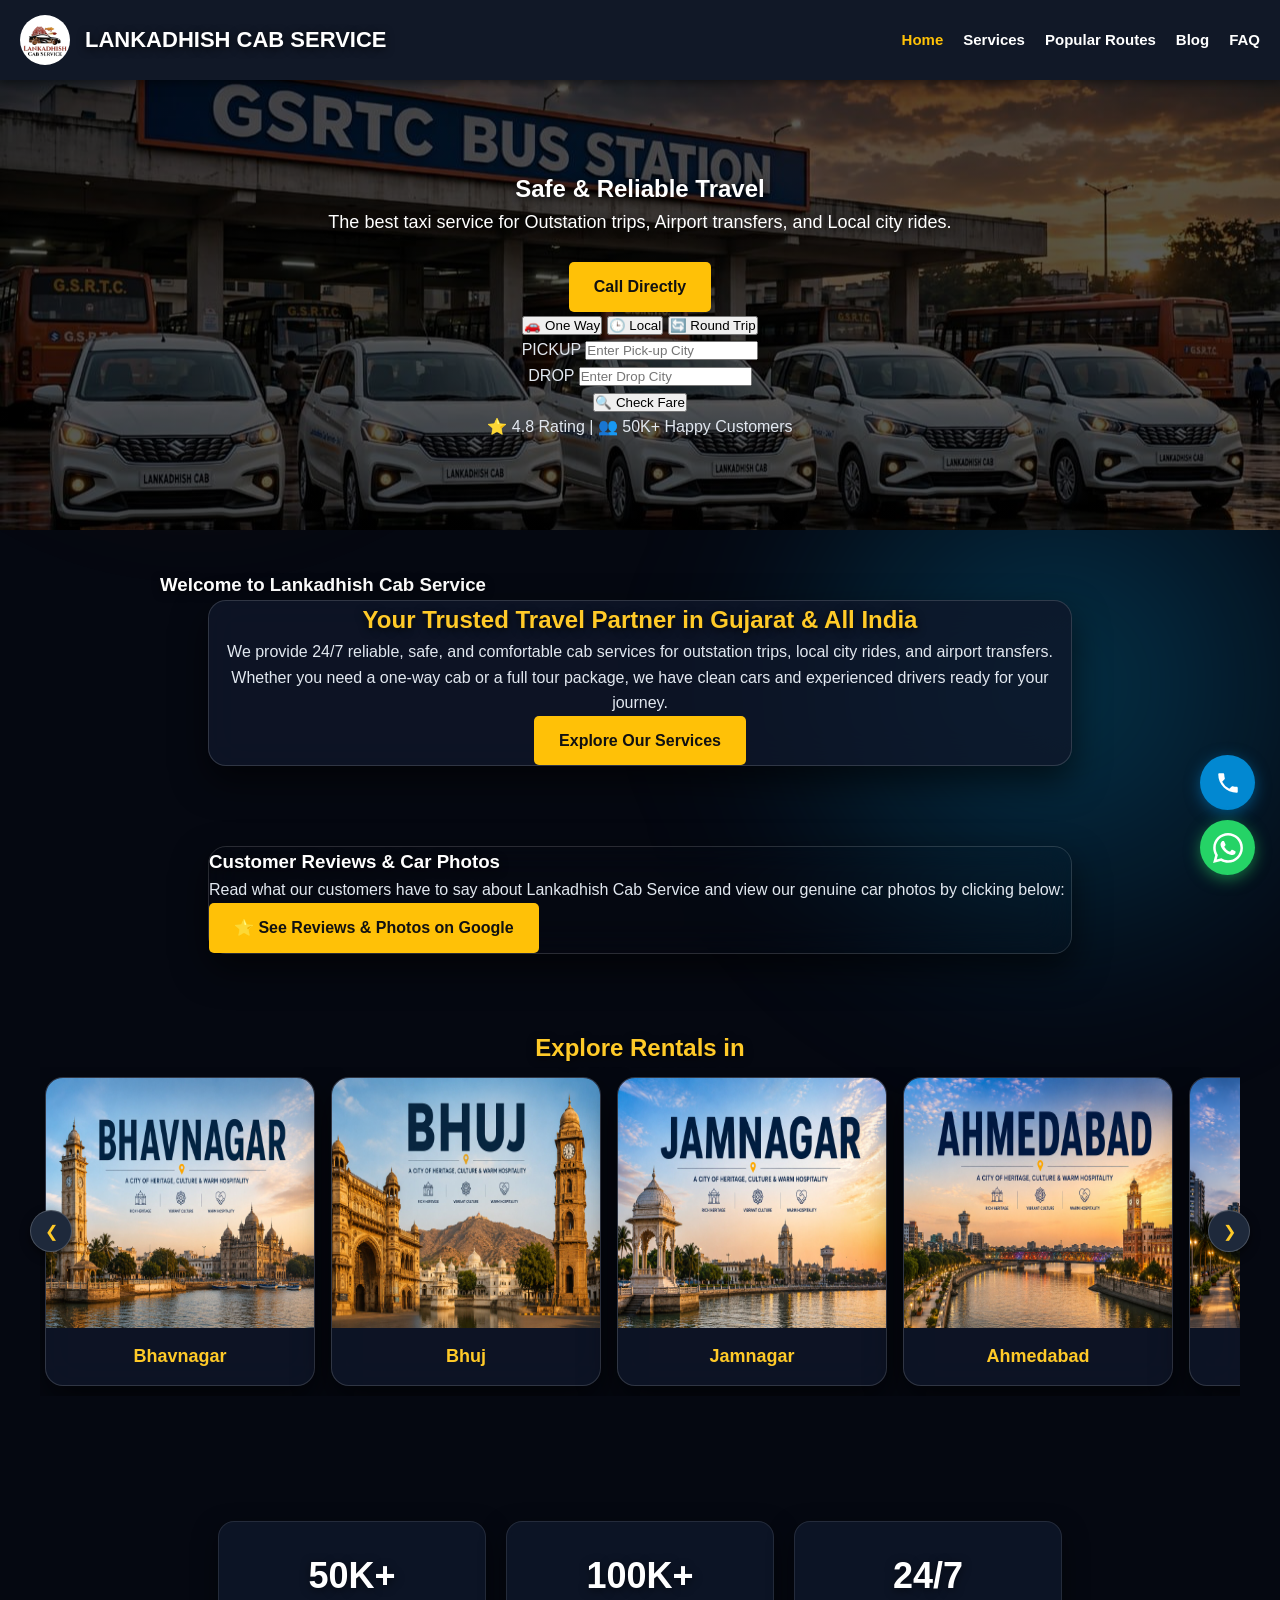
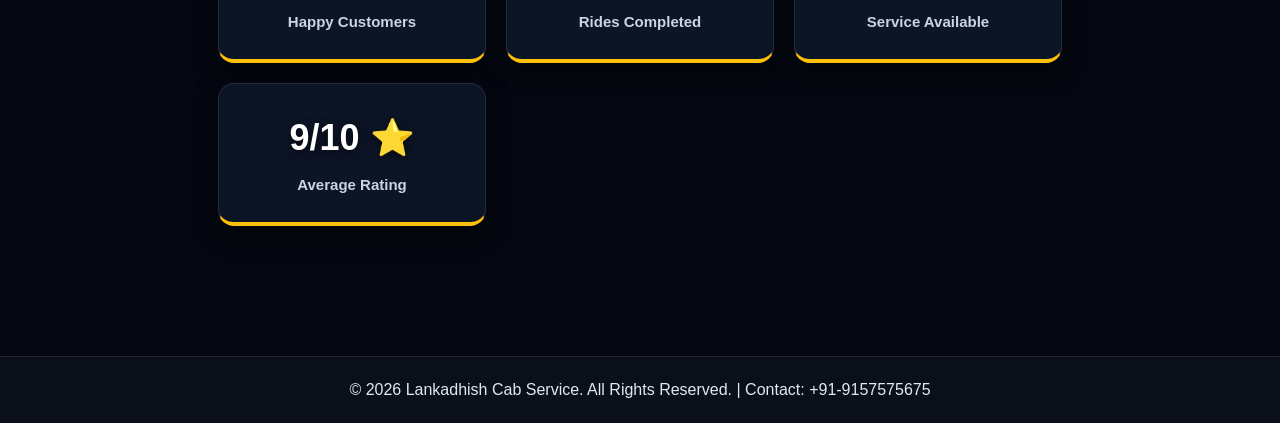
==== commit e86c9f43: "Update index.html" ====
--- a/index.html
+++ b/index.html
@@ -27,11 +27,44 @@
         </nav>
     </header>
 
-    <section class="hero">
-        <h2>Safe & Reliable Travel</h2>
-        <p>The best taxi service for Outstation trips, Airport transfers, and Local city rides.</p>
-        <a href="tel:+91-9157575675" class="btn">Call Directly</a>
-    </section>
+   <!-- HERO BANNER SECTION WITH BOOKING FORM -->
+<section class="hero">
+    <div class="hero-container">
+        
+        <!-- Left Side: Text Content -->
+        <div class="hero-text">
+            <h1>Safe & Reliable Travel</h1>
+            <p>The best taxi service for Outstation trips, Airport transfers, and Local city rides.</p>
+            <a href="tel:+919157575675" class="btn">Call Directly</a>
+        </div>
+
+        <!-- Right Side: Booking Form -->
+        <div class="booking-card">
+            <div class="trip-type-tabs">
+                <button class="tab-btn active">🚗 One Way</button>
+                <button class="tab-btn">🕒 Local</button>
+                <button class="tab-btn">🔄 Round Trip</button>
+            </div>
+
+            <form class="booking-form">
+                <div class="input-group">
+                    <label>PICKUP</label>
+                    <input type="text" placeholder="Enter Pick-up City" required>
+                </div>
+                <div class="input-group">
+                    <label>DROP</label>
+                    <input type="text" placeholder="Enter Drop City" required>
+                </div>
+                <button type="submit" class="submit-btn">🔍 Check Fare</button>
+            </form>
+
+            <div class="form-rating">
+                ⭐ 4.8 Rating | 👥 50K+ Happy Customers
+            </div>
+        </div>
+
+    </div>
+</section>
 
     <section class="section">
         <h3>Welcome to Lankadhish Cab Service</h3>
--- a/style.css
+++ b/style.css
@@ -1,25 +1,91 @@
+/* ==========================================================
+   1. GLOBAL VARIABLES & RESET
+   ========================================================== */
 :root { 
     --primary: #ffc107; 
     --dark: #222; 
     --light: #f9f9f9; 
     --blue: #0056b3;
 }
+
 * { 
     margin: 0; 
     padding: 0; 
     box-sizing: border-box; 
     font-family: 'Segoe UI', Tahoma, Geneva, Verdana, sans-serif; 
 }
+
+/* Base Dark Theme Background */
 body { 
-    background-color: var(--light); 
-    color: var(--dark); 
+    background-color: #050811 !important; 
+    color: #e2e8f0 !important; 
     line-height: 1.6; 
-}
-
-/* Header & Logo */
-header { 
-    background: var(--dark); 
-    color: #fff; 
+    position: relative;
+    overflow-x: hidden;
+    min-height: 100vh;
+}
+
+/* Background Section Fix (Removes White Backgrounds) */
+section, 
+.section,
+.city-slider-section, 
+.slider-container,
+div[class*="section"] { 
+    background: transparent !important; 
+    background-color: transparent !important;
+}
+
+/* ==========================================================
+   2. AMBIENT BACKGROUND GLOW LIGHTS
+   ========================================================== */
+body::before {
+    content: '';
+    position: fixed;
+    top: -15%;
+    left: -10%;
+    width: 650px;
+    height: 650px;
+    background: radial-gradient(circle, rgba(255, 179, 0, 0.28) 0%, rgba(255, 140, 0, 0.1) 45%, transparent 70%);
+    border-radius: 50%;
+    filter: blur(60px);
+    animation: dashboardGlowYellow 14s infinite ease-in-out alternate;
+    z-index: -2;
+    pointer-events: none;
+}
+
+body::after {
+    content: '';
+    position: fixed;
+    bottom: -15%;
+    right: -10%;
+    width: 700px;
+    height: 700px;
+    background: radial-gradient(circle, rgba(0, 191, 255, 0.25) 0%, rgba(2, 136, 209, 0.1) 50%, transparent 70%);
+    border-radius: 50%;
+    filter: blur(70px);
+    animation: dashboardGlowBlue 16s infinite ease-in-out alternate;
+    z-index: -2;
+    pointer-events: none;
+}
+
+@keyframes dashboardGlowYellow {
+    0% { transform: translate(0, 0) scale(1); opacity: 0.8; }
+    50% { transform: translate(120px, 80px) scale(1.2); opacity: 1; }
+    100% { transform: translate(40px, 160px) scale(0.9); opacity: 0.7; }
+}
+
+@keyframes dashboardGlowBlue {
+    0% { transform: translate(0, 0) scale(1); opacity: 0.7; }
+    50% { transform: translate(-140px, -90px) scale(1.25); opacity: 1; }
+    100% { transform: translate(-50px, -180px) scale(0.95); opacity: 0.8; }
+}
+
+/* ==========================================================
+   3. HEADER & NAVIGATION
+   ========================================================== */
+header, .header-container { 
+    background: #111827 !important; 
+    color: #fff !important; 
     padding: 15px 20px; 
     display: flex; 
     justify-content: space-between; 
@@ -28,13 +94,15 @@
     position: sticky;
     top: 0;
     z-index: 1000;
-    box-shadow: 0 2px 10px rgba(0,0,0,0.3);
-}
+    box-shadow: 0 2px 10px rgba(0,0,0,0.5);
+}
+
 .logo-area { 
     display: flex; 
     align-items: center; 
     gap: 15px; 
 }
+
 .logo-area img { 
     height: 50px; 
     width: 50px; 
@@ -42,34 +110,40 @@
     object-fit: cover; 
     background: #fff; 
 }
+
 .logo-area h1 { 
-    color: var(--primary); 
+    color: #ffffff !important; 
     font-size: 22px; 
 }
 
-/* Navigation Menu */
+.logo-area h1 span {
+    color: var(--primary) !important;
+}
+
 nav {
     display: flex;
     align-items: center;
 }
+
 .nav-links {
     display: flex;
     gap: 20px;
     list-style: none;
 }
+
 .nav-links a {
-    color: #fff;
+    color: #ffffff !important;
     text-decoration: none;
     font-weight: 600;
     font-size: 15px;
     transition: 0.3s;
 }
+
 .nav-links a:hover,
 .nav-links a.active {
-    color: var(--primary);
-}
-
-/* Menu Toggle Button */
+    color: var(--primary) !important;
+}
+
 .menu-btn {
     display: none;
     font-size: 20px;
@@ -85,30 +159,43 @@
 .contact-top { 
     font-size: 16px; 
     font-weight: bold; 
-}
+    color: #ffffff !important;
+}
+
 .contact-top a { 
-    color: var(--primary); 
+    color: var(--primary) !important; 
     text-decoration: none; 
 }
 
-/* Hero Section */
-.hero { 
-    background: linear-gradient(rgba(0,0,0,0.6), rgba(0,0,0,0.6)), url('image/WhatsApp Image 2026-07-29 at 4.22.10 PM.jpeg') no-repeat center center/cover; 
-    color: #fff; 
+/* ==========================================================
+   4. HERO BANNER SECTION
+   ========================================================== */
+.hero, .hero-section, .banner { 
+    background: linear-gradient(rgba(0,0,0,0.65), rgba(0,0,0,0.65)), url('image/WhatsApp Image 2026-07-29 at 4.22.10 PM.jpeg') no-repeat center center/cover !important; 
+    color: #ffffff !important; 
     text-align: center; 
     padding: 90px 20px; 
 }
+
+.hero h1, .hero h2, .hero p, 
+.hero-content h1, .hero-content p { 
+    color: #ffffff !important; 
+    text-shadow: 0 2px 10px rgba(0, 0, 0, 0.9) !important;
+}
+
 .hero h2 { 
     font-size: 34px; 
     margin-bottom: 15px; 
 }
+
 .hero p { 
     font-size: 18px; 
     margin-bottom: 25px; 
 }
+
 .btn { 
-    background: var(--primary); 
-    color: var(--dark); 
+    background: var(--primary) !important; 
+    color: #111 !important; 
     padding: 12px 25px; 
     text-decoration: none; 
     font-weight: bold; 
@@ -116,106 +203,178 @@
     display: inline-block; 
     transition: 0.3s; 
 }
+
 .btn:hover { 
-    background: #e0a800; 
-}
-
-/* Section Styling */
+    background: #e0a800 !important; 
+}
+
+/* ==========================================================
+   5. DARK GLASS CARDS & GENERAL CONTENT BOXES
+   ========================================================== */
 .section { 
     padding: 40px 20px; 
     max-width: 1000px; 
     margin: auto; 
 }
-.section h3 { 
-    text-align: center; 
-    font-size: 28px; 
-    margin-bottom: 25px; 
-    color: var(--dark); 
-}
-
-/* Services Grid */
-.services-grid { 
-    display: grid; 
-    grid-template-columns: repeat(auto-fit, minmax(300px, 1fr)); 
-    gap: 20px; 
-}
-.card { 
-    background: #fff; 
-    padding: 30px; 
-    border-radius: 12px; 
-    box-shadow: 0 5px 15px rgba(0,0,0,0.05); 
-    text-align: center; 
-    transition: 0.3s; 
-    border-bottom: 4px solid var(--primary); 
-}
-.card:hover { 
-    transform: translateY(-5px); 
-    box-shadow: 0 8px 25px rgba(0,0,0,0.1); 
-}
-.card h4 { 
-    margin-bottom: 12px; 
-    font-size: 20px; 
-    color: var(--dark); 
-}
-.card p { 
-    color: #666; 
-    font-size: 14px; 
-}
-
-/* Content Sections */
-.content-box { 
-    background: #fff; 
-    padding: 30px; 
-    border-radius: 8px; 
-    box-shadow: 0 4px 8px rgba(0,0,0,0.05); 
-    margin-top: 30px; 
-}
-.content-box h2 { 
-    color: var(--blue); 
-    margin-bottom: 15px; 
-    font-size: 26px; 
-}
-.content-box h3 { 
-    text-align: left;
-    margin-top: 20px; 
-    margin-bottom: 10px; 
-    color: #333; 
-    font-size: 20px;
-}
-.content-box p { 
-    margin-bottom: 15px; 
-    color: #555; 
-}
-.blog-meta { 
-    color: #775; 
-    font-size: 14px; 
-    margin-bottom: 25px; 
-    border-bottom: 1px solid #eee; 
-    padding-bottom: 10px; 
-}
+
+/* Frosted Dark Glass Boxes */
+.card,
+.content-box,
+.welcome-card, 
+.gbp-section,
+.faq-box,
+.stats-box,
+.stat-item,
+.city-slide-card,
+.container > div { 
+    background: rgba(15, 23, 42, 0.8) !important; 
+    backdrop-filter: blur(18px) !important;
+    -webkit-backdrop-filter: blur(18px) !important;
+    border: 1px solid rgba(255, 255, 255, 0.15) !important;
+    border-radius: 18px !important;
+    box-shadow: 0 15px 35px rgba(0, 0, 0, 0.6) !important;
+    transition: all 0.3s ease !important;
+}
+
+/* ALL CARD TEXT FIXES */
+h1, h2, h3, h4,
+.section h3, 
+.content-box h2, .content-box h3,
+.card h4, .faq-box h4,
+.stat-item h3, .slider-title {
+    color: #ffffff !important;
+    text-shadow: 0 2px 8px rgba(0, 0, 0, 0.8) !important;
+    opacity: 1 !important;
+}
+
+/* Highlight Golden Titles */
+.content-box h2,
+.stat-item h3,
+.welcome-card h1, .welcome-card h2,
+.slider-title {
+    color: #ffca28 !important;
+}
+
+/* Paragraphs and Sub-text */
+p, span, div,
+.card p, .content-box p, 
+.gbp-section p, .stat-item p { 
+    color: #e2e8f0 !important; 
+    line-height: 1.6;
+    opacity: 1 !important;
+}
+
+/* Card Hover Animations */
+.card:hover, .stat-item:hover, .city-slide-card:hover { 
+    transform: translateY(-5px) !important; 
+    border-color: rgba(255, 193, 7, 0.5) !important;
+    box-shadow: 0 20px 40px rgba(0,0,0,0.8), 0 0 20px rgba(255, 193, 7, 0.2) !important; 
+}
+
 .cta-box { 
-    background: #fff8e1; 
-    border-left: 4px solid var(--primary); 
+    background: rgba(255, 193, 7, 0.15) !important; 
+    border-left: 4px solid var(--primary) !important; 
     padding: 20px; 
     margin-top: 30px; 
-    border-radius: 4px; 
-}
-
-/* Auto Image Slider Styles */
+    border-radius: 8px !important; 
+}
+
+/* ==========================================================
+   6. SLIDER & CITY CARDS SECTION
+   ========================================================== */
+.city-slider-section {
+    padding: 35px 15px;
+    text-align: center;
+}
+
+.slider-container {
+    position: relative;
+    max-width: 1200px;
+    margin: 0 auto;
+    display: flex;
+    align-items: center;
+}
+
+.city-cards-wrapper {
+    display: flex;
+    gap: 16px;
+    overflow-x: auto;
+    scroll-behavior: smooth;
+    padding: 10px 5px;
+    scrollbar-width: none;
+}
+
+.city-cards-wrapper::-webkit-scrollbar {
+    display: none;
+}
+
+.city-slide-card {
+    min-width: 270px;
+    max-width: 270px;
+    overflow: hidden;
+    flex-shrink: 0;
+}
+
+.city-slide-card img {
+    width: 100%;
+    height: 250px;
+    object-fit: fill;
+    display: block;
+}
+
+.city-name {
+    padding: 14px 10px;
+    font-size: 18px;
+    font-weight: 700;
+    color: #ffca28 !important; /* Standout Gold City Name */
+    text-align: center;
+}
+
+.slide-btn {
+    position: absolute;
+    top: 50%;
+    transform: translateY(-50%);
+    width: 42px;
+    height: 42px;
+    background-color: #1e293b;
+    border: 1px solid rgba(255, 255, 255, 0.2);
+    border-radius: 50%;
+    box-shadow: 0 4px 10px rgba(0, 0, 0, 0.5);
+    font-size: 16px;
+    color: #ffca28;
+    cursor: pointer;
+    z-index: 10;
+    display: flex;
+    align-items: center;
+    justify-content: center;
+    transition: all 0.2s ease;
+}
+
+.slide-btn:hover {
+    background-color: var(--primary);
+    color: #111;
+}
+
+.prev-btn { left: -10px; }
+.next-btn { right: -10px; }
+
+/* Image Slider Track Fix */
 .slider-wrapper {
     width: 100%;
     max-width: 800px;
     margin: 30px auto;
     overflow: hidden;
-    border-radius: 8px;
-    box-shadow: 0 4px 15px rgba(0,0,0,0.1);
-    border: 3px solid var(--primary);
-}
+    border-radius: 12px;
+    box-shadow: 0 4px 15px rgba(0,0,0,0.5);
+    border: 2px solid var(--primary);
+}
+
 .slider-track {
     display: flex;
     width: 1100%;
     animation: slideAnimation 25s infinite;
 }
+
 .slider-track img {
     width: 9.09%;
     object-fit: cover;
@@ -237,135 +396,21 @@
     100% { transform: translateX(0); }
 }
 
-/* Google Review Section */
-.gbp-section { 
-    background: #fff; 
-    padding: 30px; 
-    border-radius: 8px; 
-    text-align: center; 
-    box-shadow: 0 4px 8px rgba(0,0,0,0.05); 
-    margin-top: 20px; 
-}
-.gbp-section p { 
-    margin-bottom: 20px; 
-    color: #555; 
-}
-
-/* FAQ Section */
-.faq-box { 
-    background: #fff; 
-    margin-bottom: 15px; 
-    padding: 20px; 
-    border-radius: 5px; 
-    box-shadow: 0 2px 4px rgba(0,0,0,0.05); 
-}
-.faq-box h4 { 
-    margin-bottom: 8px; 
-    color: var(--blue); 
-}
-
-/* Footer */
-footer { 
-    background: var(--dark); 
-    color: #fff; 
-    text-align: center; 
-    padding: 20px; 
-    margin-top: 40px; 
-}
-
-/* Floating WhatsApp Button */
-.whatsapp-float { 
-    position: fixed; 
-    bottom: 20px; 
-    right: 20px; 
-    background: #25d366; 
-    color: #fff; 
-    padding: 12px 20px; 
-    border-radius: 50px; 
-    font-weight: bold; 
-    text-decoration: none; 
-    box-shadow: 0 4px 10px rgba(0,0,0,0.3); 
-    z-index: 1000; 
-}
-
-/* Responsive Mobile Navigation */
-@media (max-width: 850px) {
-    .menu-btn {
-        display: block;
-    }
-    .nav-links {
-        display: none;
-        flex-direction: column;
-        width: 100%;
-        background: #111;
-        position: absolute;
-        top: 100%;
-        left: 0;
-        padding: 15px 20px;
-        gap: 15px;
-        box-shadow: 0 5px 10px rgba(0,0,0,0.3);
-    }
-    .nav-links.active {
-        display: flex;
-    }
-    .contact-top {
-        font-size: 14px;
-    }
-}
-/* Stats Section Styling */
-.stats-box { 
-    background: #fff; 
-    padding: 30px; 
-    border-radius: 8px; 
-    box-shadow: 0 4px 8px rgba(0,0,0,0.05); 
-    margin-top: 20px; 
-    text-align: center; 
-}
-
-.stats-grid { 
-    display: grid; 
-    grid-template-columns: repeat(auto-fit, minmax(200px, 1fr)); 
-    gap: 20px; 
-}
-
-.stat-item { 
-    padding: 20px 15px; 
-    background: #f9f9f9; 
-    border-radius: 8px; 
-    border-bottom: 4px solid var(--primary); 
-    transition: 0.3s;
-}
-
-.stat-item:hover {
-    transform: translateY(-5px);
-    box-shadow: 0 5px 15px rgba(0,0,0,0.08);
-}
-
-.stat-item h3 { 
-    font-size: 32px; 
-    color: var(--dark); 
-    margin-bottom: 5px; 
-    font-weight: bold;
-}
-
-.stat-item p { 
-    color: #555; 
-    font-size: 15px; 
-    font-weight: 600;
-}
-/* Clean Floating Call Button */
+/* ==========================================================
+   7. FLOATING ACTION BUTTONS & FOOTER
+   ========================================================== */
 .call-float {
     position: fixed;
-    bottom: 90px; /* व्हाट्सएप बटन के ठीक ऊपर */
+    bottom: 90px;
     right: 25px;
     width: 55px;
     height: 55px;
-    background-color: #0288d1; /* प्रोफेशनल कॉल ब्लू कलर */
+    background-color: #0288d1;
     border-radius: 50%;
     display: flex;
     align-items: center;
     justify-content: center;
-    box-shadow: 0 4px 15px rgba(2, 136, 209, 0.4);
+    box-shadow: 0 4px 15px rgba(2, 136, 209, 0.5);
     z-index: 9999;
     transition: all 0.3s ease;
     text-decoration: none;
@@ -374,10 +419,8 @@
 .call-float:hover {
     transform: scale(1.12);
     background-color: #01579b;
-    box-shadow: 0 6px 20px rgba(2, 136, 209, 0.6);
-}
-
-/* Clean Floating WhatsApp Widget */
+}
+
 .whatsapp-float {
     position: fixed;
     bottom: 25px;
@@ -389,7 +432,7 @@
     display: flex;
     align-items: center;
     justify-content: center;
-    box-shadow: 0 4px 15px rgba(37, 211, 102, 0.4);
+    box-shadow: 0 4px 15px rgba(37, 211, 102, 0.5);
     z-index: 9999;
     transition: all 0.3s ease;
     text-decoration: none;
@@ -398,102 +441,44 @@
 .whatsapp-float:hover {
     transform: scale(1.12);
     background-color: #20ba5a;
-    box-shadow: 0 6px 20px rgba(37, 211, 102, 0.6);
-}
-/* City Slider Container */
-.city-slider-section {
-    padding: 35px 15px;
-    background-color: #fcfcfc;
-    text-align: center;
-}
-
-.slider-title {
-    font-size: 26px;
-    font-weight: 800;
-    color: #111;
-    margin-bottom: 20px;
-}
-
-.slider-container {
-    position: relative;
-    max-width: 1200px;
-    margin: 0 auto;
-    display: flex;
-    align-items: center;
-}
-
-/* Horizontal Cards Scroll Area */
-.city-cards-wrapper {
-    display: flex;
-    gap: 16px;
-    overflow-x: auto;
-    scroll-behavior: smooth;
-    padding: 10px 5px;
-    scrollbar-width: none; /* Firefox में स्क्रॉलबार छिपाने के लिए */
-}
-
-.city-cards-wrapper::-webkit-scrollbar {
-    display: none; /* Chrome/Safari में स्क्रॉलबार छिपाने के लिए */
-}
-
-/* Individual City Card Style */
-.city-slide-card {
-    min-width: 270px; /* Width बढ़ा दी गई है ताकि पूरा बैनर फिट आ सके */
-    max-width: 270px;
-    background: #ffffff;
-    border-radius: 16px;
-    overflow: hidden;
-    box-shadow: 0 4px 12px rgba(0, 0, 0, 0.08);
-    border: 1px solid #eaeaea;
-    flex-shrink: 0;
-    transition: transform 0.2s ease;
-}
-
-.city-slide-card img {
-    width: 100%;
-    height: 250px; /* बैनर की सही Height */
-    object-fit: fill; /* फ़ोटो को बिना काटे पूरा कार्ड में फिट करेगा */
-    display: block;
-}
-
-.city-name {
-    padding: 14px 10px;
-    font-size: 18px;
-    font-weight: 700;
-    color: #d84315; /* स्क्रीनशॉट जैसा ऑरेंज कलर */
-    text-align: center;
-}
-
-/* Navigation Arrow Buttons */
-.slide-btn {
-    position: absolute;
-    top: 50%;
-    transform: translateY(-50%);
-    width: 42px;
-    height: 42px;
-    background-color: #ffffff;
-    border: 1px solid #ddd;
-    border-radius: 50%;
-    box-shadow: 0 4px 10px rgba(0, 0, 0, 0.15);
-    font-size: 16px;
-    color: #d84315;
-    cursor: pointer;
-    z-index: 10;
-    display: flex;
-    align-items: center;
-    justify-content: center;
-    transition: all 0.2s ease;
-}
-
-.slide-btn:hover {
-    background-color: #d84315;
-    color: #ffffff;
-}
-
-.prev-btn { left: -10px; }
-.next-btn { right: -10px; }
-
-/* Mobile Optimization */
+}
+
+footer { 
+    background: #0b0f19 !important; 
+    color: #94a3b8 !important; 
+    text-align: center; 
+    padding: 20px; 
+    margin-top: 40px; 
+    border-top: 1px solid rgba(255, 255, 255, 0.1);
+}
+
+/* ==========================================================
+   8. MOBILE RESPONSIVENESS
+   ========================================================== */
+@media (max-width: 850px) {
+    .menu-btn {
+        display: block;
+    }
+    .nav-links {
+        display: none;
+        flex-direction: column;
+        width: 100%;
+        background: #0f172a;
+        position: absolute;
+        top: 100%;
+        left: 0;
+        padding: 15px 20px;
+        gap: 15px;
+        box-shadow: 0 5px 10px rgba(0,0,0,0.5);
+    }
+    .nav-links.active {
+        display: flex;
+    }
+    .contact-top {
+        font-size: 14px;
+    }
+}
+
 @media (max-width: 768px) {
     .city-slide-card {
         min-width: 160px;
@@ -503,269 +488,166 @@
         height: 150px;
     }
     .city-name {
-        font-size: 16px;
+        font-size: 15px;
     }
     .prev-btn { left: 2px; }
     .next-btn { right: 2px; }
 }
-/* ==========================================================
-   DYNAMIC AMBIENT CAR DASHBOARD LIGHTING (LUXURY NIGHT DRIVE)
-   ========================================================== */
-
-/* 1. Deep Midnight Cockpit Background */
-body {
-    background-color: #050811 !important;
-    color: #e2e8f0 !important;
-    position: relative;
-    overflow-x: hidden;
-    min-height: 100vh;
-}
-
-/* 2. Yellow Ambient Glow (Golden Headlight Effect - Top Left) */
-body::before {
-    content: '';
-    position: fixed;
-    top: -15%;
-    left: -10%;
-    width: 650px;
-    height: 650px;
-    background: radial-gradient(circle, rgba(255, 179, 0, 0.28) 0%, rgba(255, 140, 0, 0.1) 45%, transparent 70%);
-    border-radius: 50%;
-    filter: blur(60px);
-    animation: dashboardGlowYellow 14s infinite ease-in-out alternate;
-    z-index: -2;
-    pointer-events: none;
-}
-
-/* 3. Blue Ambient Glow (Electric Blue Speedlight - Bottom Right) */
-body::after {
-    content: '';
-    position: fixed;
-    bottom: -15%;
-    right: -10%;
-    width: 700px;
-    height: 700px;
-    background: radial-gradient(circle, rgba(0, 191, 255, 0.25) 0%, rgba(2, 136, 209, 0.1) 50%, transparent 70%);
-    border-radius: 50%;
-    filter: blur(70px);
-    animation: dashboardGlowBlue 16s infinite ease-in-out alternate;
-    z-index: -2;
-    pointer-events: none;
-}
-
-/* 4. Ambient Movement Animations (Dashboard Lighting Motion) */
-@keyframes dashboardGlowYellow {
-    0% {
-        transform: translate(0, 0) scale(1);
-        opacity: 0.8;
-    }
-    50% {
-        transform: translate(120px, 80px) scale(1.2);
-        opacity: 1;
-    }
-    100% {
-        transform: translate(40px, 160px) scale(0.9);
-        opacity: 0.7;
-    }
-}
-
-@keyframes dashboardGlowBlue {
-    0% {
-        transform: translate(0, 0) scale(1);
-        opacity: 0.7;
-    }
-    50% {
-        transform: translate(-140px, -90px) scale(1.25);
-        opacity: 1;
-    }
-    100% {
-        transform: translate(-50px, -180px) scale(0.95);
-        opacity: 0.8;
-    }
-}
-
-/* 5. Luxury 3D Floating Glass Cards (Dashboard Console Cards) */
+/* ALL CARDS CENTER ALIGNMENT FIX */
 .welcome-card, 
-.container > div, 
-section > div.card,
-.city-slide-card,
-body > div:nth-child(2) > div {
-    background: rgba(13, 19, 33, 0.75) !important;
-    border-radius: 20px !important;
+.gbp-section,
+.content-box,
+.stats-box,
+.section > div,
+.container > div {
+    margin-left: auto !important;
+    margin-right: auto !important;
+    max-width: 900px !important; /* कार्ड की सही चौड़ाई */
+    width: 90% !important;       /* मोबाइल और डेस्कटॉप दोनों के लिए सही फिट */
+}
+/* ==========================================================
+   STATS SECTION FIX (RESTORE SECOND IMAGE STYLE)
+   ========================================================== */
+
+/* 1. Main Stats Outer Box - Clean & Transparent Container */
+.stats-box {
+    background: transparent !important;
+    border: none !important;
+    box-shadow: none !important;
+    backdrop-filter: none !important;
+    padding: 20px 10px !important;
+    max-width: 900px !important;
+    margin: 30px auto !important;
+}
+
+/* 2. Grid Layout for Cards */
+.stats-grid {
+    display: grid !important;
+    grid-template-columns: repeat(auto-fit, minmax(220px, 1fr)) !important;
+    gap: 20px !important; /* कार्ड्स के बीच सही गैप */
+}
+
+/* 3. Individual Stat Card (As Seen in 2nd Photo) */
+.stat-item {
+    background: rgba(15, 23, 42, 0.85) !important; /* Dark Glass Card */
+    backdrop-filter: blur(12px) !important;
+    -webkit-backdrop-filter: blur(12px) !important;
+    padding: 25px 15px !important;
+    border-radius: 16px !important;
+    border: 1px solid rgba(255, 255, 255, 0.1) !important;
+    border-bottom: 4px solid #ffc107 !important; /* Highlight Yellow Bottom Border */
+    text-align: center !important;
+    box-shadow: 0 10px 25px rgba(0, 0, 0, 0.5) !important;
+    transition: transform 0.3s ease, box-shadow 0.3s ease !important;
+}
+
+.stat-item:hover {
+    transform: translateY(-5px) !important;
+    box-shadow: 0 15px 30px rgba(0, 0, 0, 0.7), 0 0 15px rgba(255, 193, 7, 0.3) !important;
+}
+
+/* 4. Large Numbers Style (e.g. 50K+, 100K+) */
+.stat-item h3 {
+    font-size: 36px !important;
+    font-weight: 800 !important;
+    color: #ffffff !important; /* Bright White Text */
+    margin-bottom: 6px !important;
+    text-shadow: 0 2px 10px rgba(0, 0, 0, 0.6) !important;
+}
+
+/* 5. Sub-label Text Style (e.g. Happy Customers) */
+.stat-item p {
+    color: #cbd5e1 !important; /* Easy-to-read Light Text */
+    font-size: 15px !important;
+    font-weight: 600 !important;
+    margin: 0 !important;
+}
+
+/* Mobile Alignment Fix */
+@media (max-width: 600px) {
+    .stats-grid {
+        grid-template-columns: 1fr !important; /* मोबाइल पर एक के नीचे एक कार्ड */
+        gap: 16px !important;
+    }
+}
+/* ==========================================================
+   SERVICES PAGE FIX (GRID & CARDS CENTER ALIGNMENT)
+   ========================================================== */
+
+/* 1. Main Services Container Center Fix */
+.services-section, 
+.services-container, 
+main section {
+    max-width: 1100px !important;
+    margin: 40px auto !important;
+    padding: 0 20px !important;
+    text-align: center !important;
+}
+
+/* 2. Page Title Fix */
+.services-section h2, 
+.services-section h1,
+main h2 {
+    color: #ffca28 !important;
+    font-size: 32px !important;
+    font-weight: 700 !important;
+    margin-bottom: 30px !important;
+    text-shadow: 0 2px 10px rgba(0, 0, 0, 0.8) !important;
+    text-align: center !important;
+}
+
+/* 3. Services Cards Grid (2-Column on Desktop, 1-Column on Mobile) */
+.services-grid, 
+.service-cards,
+.section > div:has(.service-card),
+div:has(> .service-card) {
+    display: grid !important;
+    grid-template-columns: repeat(auto-fit, minmax(300px, 1fr)) !important;
+    gap: 22px !important; /* कार्ड्स के बीच प्रॉपर गैप */
+    margin-top: 25px !important;
+}
+
+/* 4. Individual Service Card Styling */
+.service-card, 
+.card {
+    background: rgba(15, 23, 42, 0.85) !important;
+    backdrop-filter: blur(14px) !important;
+    -webkit-backdrop-filter: blur(14px) !important;
     border: 1px solid rgba(255, 255, 255, 0.12) !important;
-    box-shadow: 
-        0 20px 40px rgba(0, 0, 0, 0.8),
-        0 0 20px rgba(255, 179, 0, 0.08) !important;
-    backdrop-filter: blur(16px);
-    -webkit-backdrop-filter: blur(16px);
-    transition: all 0.4s cubic-bezier(0.165, 0.84, 0.44, 1) !important;
-}
-
-/* 6. Card Hover Effect (Golden-Blue Ambient Reaction) */
-.welcome-card:hover, 
-.container > div:hover,
-.city-slide-card:hover {
-    transform: translateY(-8px) scale(1.01) !important;
-    border-color: rgba(255, 179, 0, 0.5) !important;
-    box-shadow: 
-        0 30px 60px rgba(0, 0, 0, 0.9),
-        0 0 30px rgba(255, 179, 0, 0.25),
-        0 0 15px rgba(0, 191, 255, 0.2) !important;
-}
-
-/* Text Colors */
-h1, h2, h3, .welcome-title, .slider-title {
+    border-radius: 16px !important;
+    padding: 24px 20px !important;
+    text-align: left !important;
+    box-shadow: 0 10px 25px rgba(0, 0, 0, 0.5) !important;
+    transition: all 0.3s ease !important;
+}
+
+/* Hover Effect for Service Cards */
+.service-card:hover, 
+.card:hover {
+    transform: translateY(-6px) !important;
+    border-color: rgba(255, 193, 7, 0.5) !important;
+    box-shadow: 0 15px 35px rgba(0, 0, 0, 0.7), 0 0 18px rgba(255, 193, 7, 0.25) !important;
+}
+
+/* 5. Service Titles (e.g. 🚘 One-Way Drop Service) */
+.service-card h3, 
+.service-card h4, 
+.card h3, 
+.card h4 {
     color: #ffffff !important;
-    text-shadow: 0 0 20px rgba(255, 255, 255, 0.3);
-}
-
-p, span, div {
-    color: #cbd5e1;
-}
-/* ==========================================================
-   FIX: RESTORE HEADER & HERO TEXT + AMBIENT BACKGROUND ONLY BELOW
-   ========================================================== */
-
-/* 1. हेडर और लोगो टेक्स्ट को वापस सही (सफ़ेद/पीला) करें */
-header, .header-container, nav {
-    background-color: #111827 !important;
-}
-
-header .logo-area h1, 
-header a, 
-.nav-links a,
-header div {
-    color: #ffffff !important; /* हेडर टेक्स्ट White */
-    text-shadow: none !important;
-}
-
-header .logo-area h1 span {
-    color: #ffc107 !important; /* पीला ब्रांड नेम */
-}
-
-/* 2. बस स्टैंड वाले बैनर (Hero Section) के टेक्स्ट को सफ़ेद करें */
-.hero, .hero-section, .banner, body > div:first-of-type {
-    color: #ffffff !important;
-}
-
-.hero h1, .hero h2, .hero p, 
-.hero-content h1, .hero-content p,
-.banner h1, .banner p,
-div[class*="hero"] h1, div[class*="hero"] p {
-    color: #ffffff !important; /* बैनर का लिखावट सफ़ेद */
-    text-shadow: 0 2px 10px rgba(0, 0, 0, 0.9) !important;
-}
-
-/* 3. सिर्फ सफ़ेद बैकग्राउंड वाले हिस्से में 3D डार्क एम्बिएंट लुक */
-body {
-    background-color: #080c18 !important;
-}
-
-/* 4. बैकग्राउंड में तैरने वाली येलो और ब्लू लाइट */
-body::before {
-    content: '';
-    position: fixed;
-    top: 30%;
-    left: -10%;
-    width: 500px;
-    height: 500px;
-    background: radial-gradient(circle, rgba(255, 179, 0, 0.2) 0%, transparent 70%);
-    border-radius: 50%;
-    filter: blur(60px);
-    animation: glowYellow 14s infinite ease-in-out alternate;
-    z-index: 0;
-    pointer-events: none;
-}
-
-body::after {
-    content: '';
-    position: fixed;
-    bottom: 0%;
-    right: -10%;
-    width: 550px;
-    height: 550px;
-    background: radial-gradient(circle, rgba(2, 136, 209, 0.2) 0%, transparent 70%);
-    border-radius: 50%;
-    filter: blur(70px);
-    animation: glowBlue 16s infinite ease-in-out alternate;
-    z-index: 0;
-    pointer-events: none;
-}
-
-@keyframes glowYellow {
-    0% { transform: translate(0, 0) scale(1); }
-    50% { transform: translate(80px, 60px) scale(1.2); }
-    100% { transform: translate(30px, 120px) scale(0.9); }
-}
-
-@keyframes glowBlue {
-    0% { transform: translate(0, 0) scale(1); }
-    50% { transform: translate(-100px, -60px) scale(1.2); }
-    100% { transform: translate(-30px, -120px) scale(0.95); }
-}
-
-/* 5. बीच के व्हाइट बॉक्सेस (Cards) एकदम साफ़ रहेंगे */
-.welcome-card, 
-.container > div, 
-section > div.card {
-    position: relative;
-    z-index: 1;
-    background: #ffffff !important;
-    border-radius: 20px !important;
-    box-shadow: 0 15px 35px rgba(0, 0, 0, 0.5) !important;
-}
-
-/* कार्ड्स के अंदर का टेक्स्ट डार्क और साफ़ दिखेगा */
-.welcome-card h1, .welcome-card h2, .welcome-card h3,
-.welcome-card p, .welcome-card span,
-.container > div h1, .container > div h2, .container > div p {
-    color: #1e293b !important;
-    text-shadow: none !important;
-}
-
-.welcome-card h2, .welcome-card h1 {
-    color: #0288d1 !important;
-}
-/* ==========================================================
-   GLASSMORPHISM (TRANSPARENT BLUR BOX) EFFECT
-   ========================================================== */
-
-/* 1. Box ko Transparent + Blur Glass Banayein */
-.welcome-card, 
-.container > div, 
-section > div.card,
-body > div:nth-child(2) > div,
-main > div {
-    background: rgba(255, 255, 255, 0.12) !important; /* Semi-Transparent White */
-    backdrop-filter: blur(18px) !important;            /* Glass Blur Effect */
-    -webkit-backdrop-filter: blur(18px) !important;    /* Safari Support */
-    border: 1px solid rgba(255, 255, 255, 0.25) !important; /* Soft Glass Border */
-    border-radius: 24px !important;
-    box-shadow: 0 20px 40px rgba(0, 0, 0, 0.5) !important;
-    transition: all 0.3s ease !important;
-}
-
-/* 2. Glass Box ke andhar ka Text Saf (Bright White & Gold) Karein */
-.welcome-card h1, .welcome-card h2, .welcome-card h3,
-.welcome-card p, .welcome-card span,
-.container > div h1, .container > div h2, .container > div h3,
-.container > div p, .container > div span,
-main h1, main h2, main p {
-    color: #ffffff !important; /* White Text for Dark Glass */
-    text-shadow: 0 2px 10px rgba(0, 0, 0, 0.6) !important;
-}
-
-/* Main Heading Highlight (Golden Text) */
-.welcome-card h1, .welcome-card h2, 
-.container > div h1, .container > div h2 {
-    color: #ffca28 !important; /* Shiny Gold Title */
-}
-
-/* 3. Hover Effect (Mouse Jane Par Glass Glow Karega) */
-.welcome-card:hover, 
-.container > div:hover {
-    background: rgba(255, 255, 255, 0.18) !important;
-    border-color: rgba(255, 202, 40, 0.5) !important;
-    transform: translateY(-5px);
-    box-shadow: 0 25px 50px rgba(0, 0, 0, 0.6), 0 0 20px rgba(255, 202, 40, 0.2) !important;
-}
+    font-size: 20px !important;
+    font-weight: 700 !important;
+    margin-bottom: 10px !important;
+    display: flex !important;
+    align-items: center !important;
+    gap: 10px !important;
+}
+
+/* 6. Service Description Text */
+.service-card p, 
+.card p {
+    color: #cbd5e1 !important;
+    font-size: 15px !important;
+    line-height: 1.6 !important;
+    margin: 0 !important;
+}
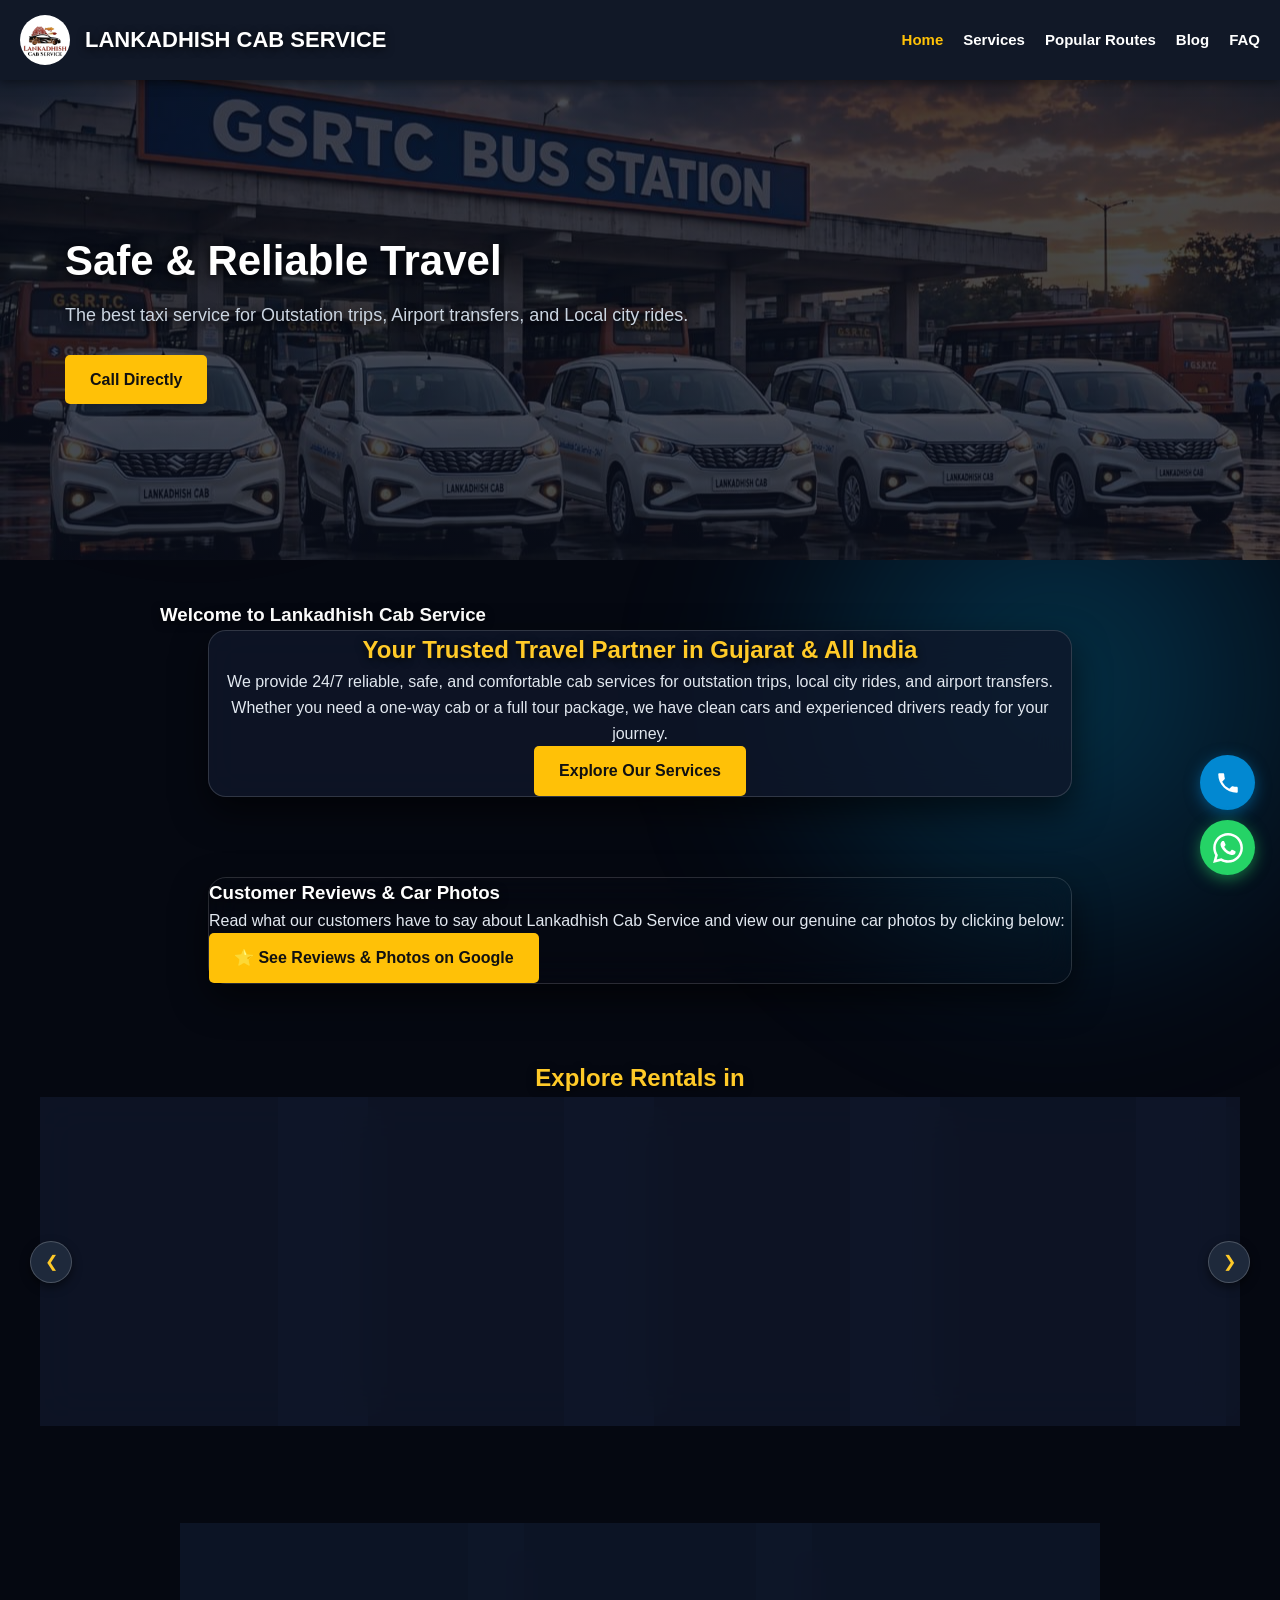
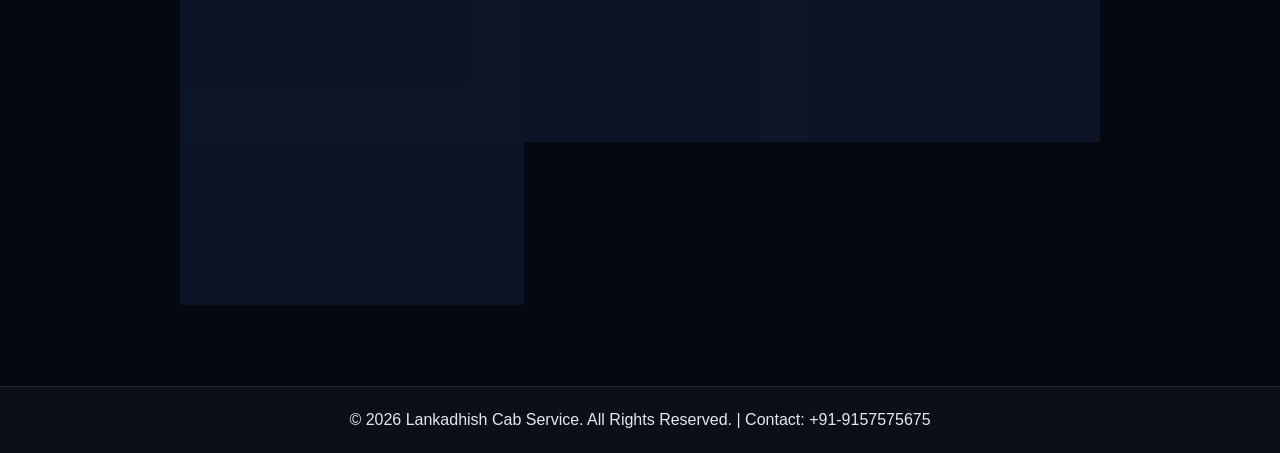
==== commit a356ec13: "Update index.html" ====
--- a/index.html
+++ b/index.html
@@ -37,32 +37,6 @@
             <p>The best taxi service for Outstation trips, Airport transfers, and Local city rides.</p>
             <a href="tel:+919157575675" class="btn">Call Directly</a>
         </div>
-
-        <!-- Right Side: Booking Form -->
-        <div class="booking-card">
-            <div class="trip-type-tabs">
-                <button class="tab-btn active">🚗 One Way</button>
-                <button class="tab-btn">🕒 Local</button>
-                <button class="tab-btn">🔄 Round Trip</button>
-            </div>
-
-            <form class="booking-form">
-                <div class="input-group">
-                    <label>PICKUP</label>
-                    <input type="text" placeholder="Enter Pick-up City" required>
-                </div>
-                <div class="input-group">
-                    <label>DROP</label>
-                    <input type="text" placeholder="Enter Drop City" required>
-                </div>
-                <button type="submit" class="submit-btn">🔍 Check Fare</button>
-            </form>
-
-            <div class="form-rating">
-                ⭐ 4.8 Rating | 👥 50K+ Happy Customers
-            </div>
-        </div>
-
     </div>
 </section>
 
--- a/style.css
+++ b/style.css
@@ -651,3 +651,165 @@
     line-height: 1.6 !important;
     margin: 0 !important;
 }
+/* ==========================================================
+   HERO BANNER & BOOKING FORM SIDE-BY-SIDE LAYOUT
+   ========================================================== */
+.hero {
+    background: linear-gradient(rgba(10, 15, 29, 0.75), rgba(10, 15, 29, 0.75)), 
+                url('image/WhatsApp Image 2026-07-29 at 4.22.10 PM.jpeg') no-repeat center center/cover !important;
+    padding: 60px 20px !important;
+    min-height: 480px;
+    display: flex;
+    align-items: center;
+}
+
+.hero-container {
+    max-width: 1150px;
+    margin: 0 auto;
+    width: 100%;
+    display: flex;
+    align-items: center;
+    justify-content: space-between;
+    gap: 40px;
+}
+
+/* Left Text Content */
+.hero-text {
+    flex: 1;
+    text-align: left;
+}
+
+.hero-text h1 {
+    font-size: 42px !important;
+    font-weight: 800;
+    color: #ffffff !important;
+    margin-bottom: 15px;
+    line-height: 1.2;
+}
+
+.hero-text p {
+    font-size: 18px !important;
+    color: #cbd5e1 !important;
+    margin-bottom: 25px;
+}
+
+/* Right Booking Card (Form) */
+.booking-card {
+    width: 420px; /* Perfect Fit Size */
+    background: rgba(15, 23, 42, 0.88) !important;
+    backdrop-filter: blur(16px);
+    -webkit-backdrop-filter: blur(16px);
+    border: 1px solid rgba(255, 255, 255, 0.18) !important;
+    border-radius: 18px;
+    padding: 24px;
+    box-shadow: 0 15px 35px rgba(0, 0, 0, 0.6);
+}
+
+/* Tabs: One Way / Local / Round Trip */
+.trip-type-tabs {
+    display: flex;
+    background: rgba(255, 255, 255, 0.08);
+    border-radius: 12px;
+    padding: 4px;
+    margin-bottom: 20px;
+    gap: 4px;
+}
+
+.tab-btn {
+    flex: 1;
+    background: transparent;
+    border: none;
+    color: #cbd5e1;
+    padding: 9px 5px;
+    font-size: 13px;
+    font-weight: 600;
+    border-radius: 8px;
+    cursor: pointer;
+    transition: 0.3s;
+}
+
+.tab-btn.active, .tab-btn:hover {
+    background: #0288d1;
+    color: #ffffff;
+}
+
+/* Form Inputs */
+.booking-form {
+    display: flex;
+    flex-direction: column;
+    gap: 14px;
+}
+
+.input-group {
+    text-align: left;
+}
+
+.input-group label {
+    display: block;
+    font-size: 11px;
+    font-weight: 700;
+    color: #94a3b8;
+    letter-spacing: 0.5px;
+    margin-bottom: 5px;
+}
+
+.input-group input {
+    width: 100%;
+    padding: 12px 14px;
+    background: rgba(255, 255, 255, 0.08);
+    border: 1px solid rgba(255, 255, 255, 0.15);
+    border-radius: 8px;
+    color: #fff;
+    font-size: 14px;
+    outline: none;
+}
+
+.input-group input::placeholder {
+    color: #64748b;
+}
+
+.input-group input:focus {
+    border-color: #0288d1;
+}
+
+/* Form Submit Button */
+.submit-btn {
+    width: 100%;
+    background: #ffc107;
+    color: #111;
+    border: none;
+    padding: 13px;
+    font-size: 16px;
+    font-weight: 700;
+    border-radius: 8px;
+    cursor: pointer;
+    margin-top: 5px;
+    transition: 0.3s;
+}
+
+.submit-btn:hover {
+    background: #e0a800;
+}
+
+.form-rating {
+    margin-top: 15px;
+    font-size: 12px;
+    color: #ffca28;
+    text-align: center;
+    font-weight: 600;
+}
+
+/* Responsive Fix for Mobile */
+@media (max-width: 850px) {
+    .hero-container {
+        flex-direction: column;
+        text-align: center;
+    }
+    .hero-text {
+        text-align: center;
+    }
+    .booking-card {
+        width: 100%;
+        max-width: 400px;
+    }
+}
